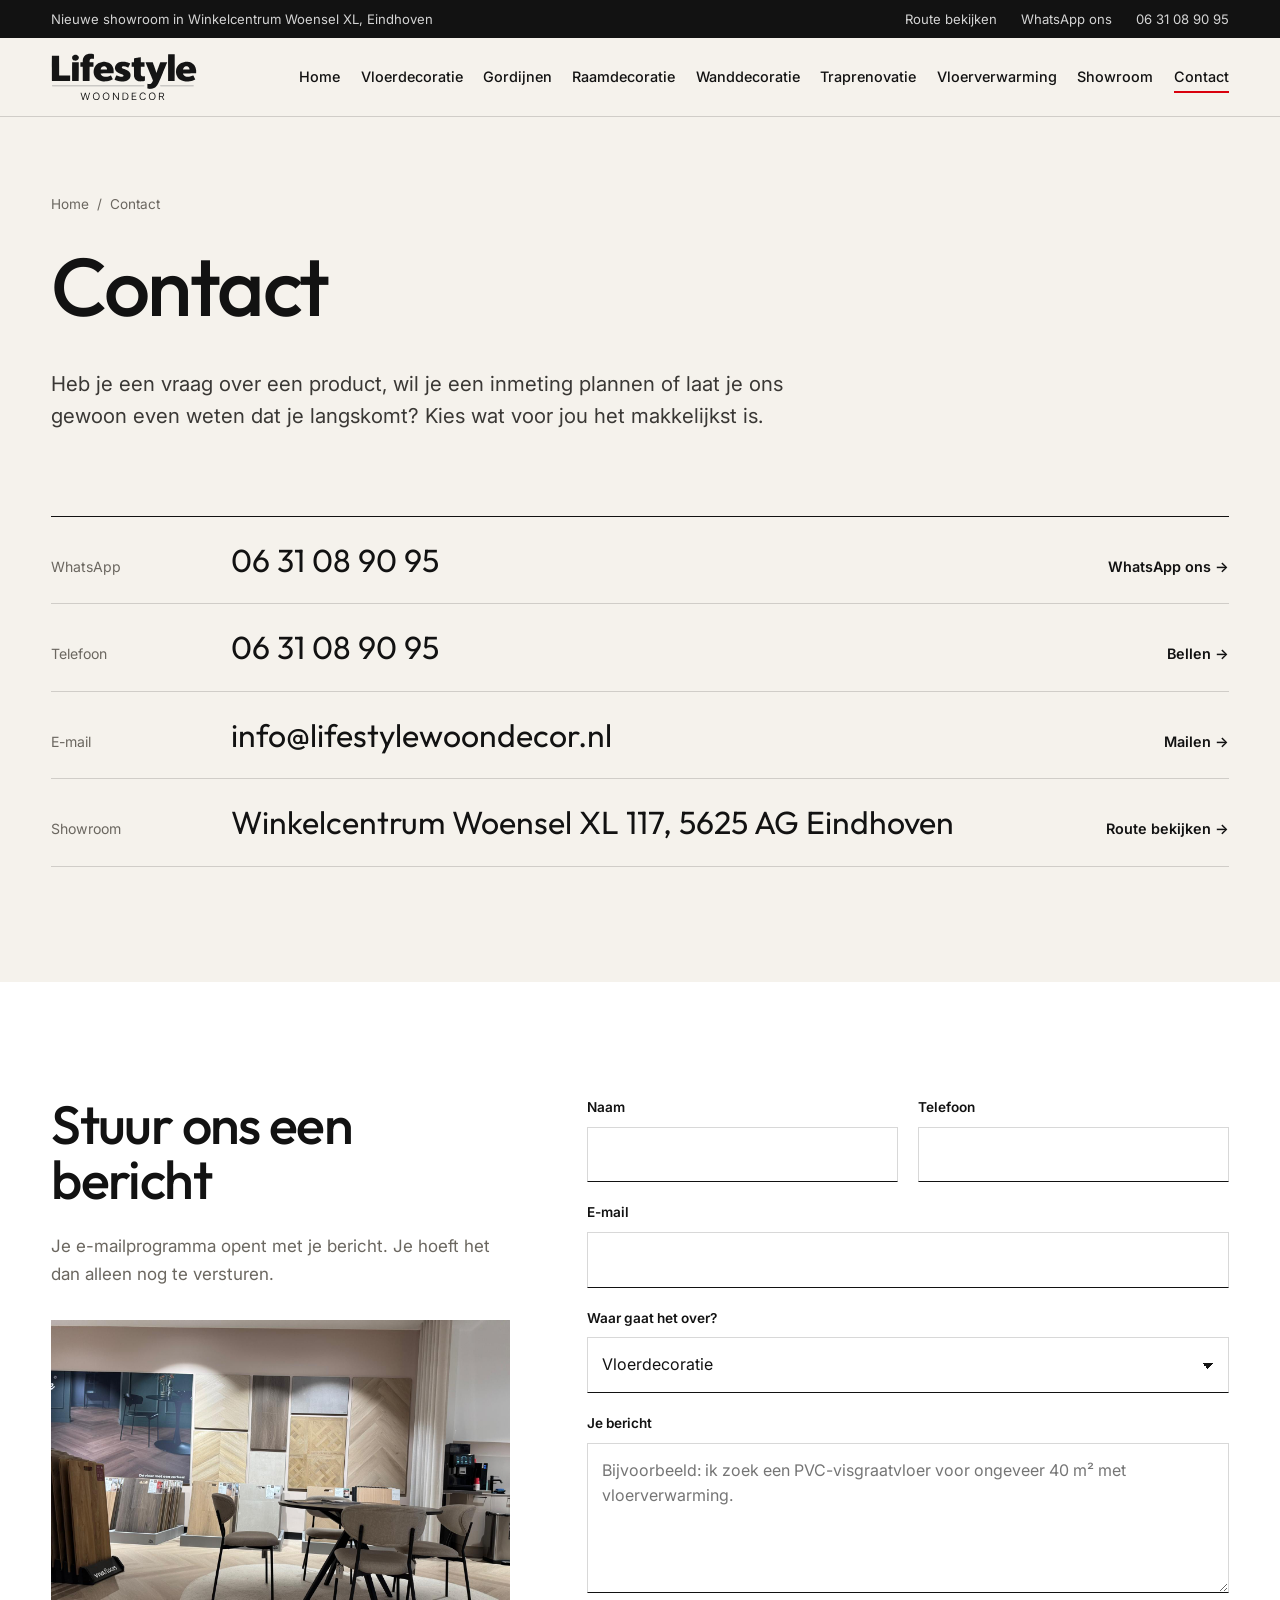
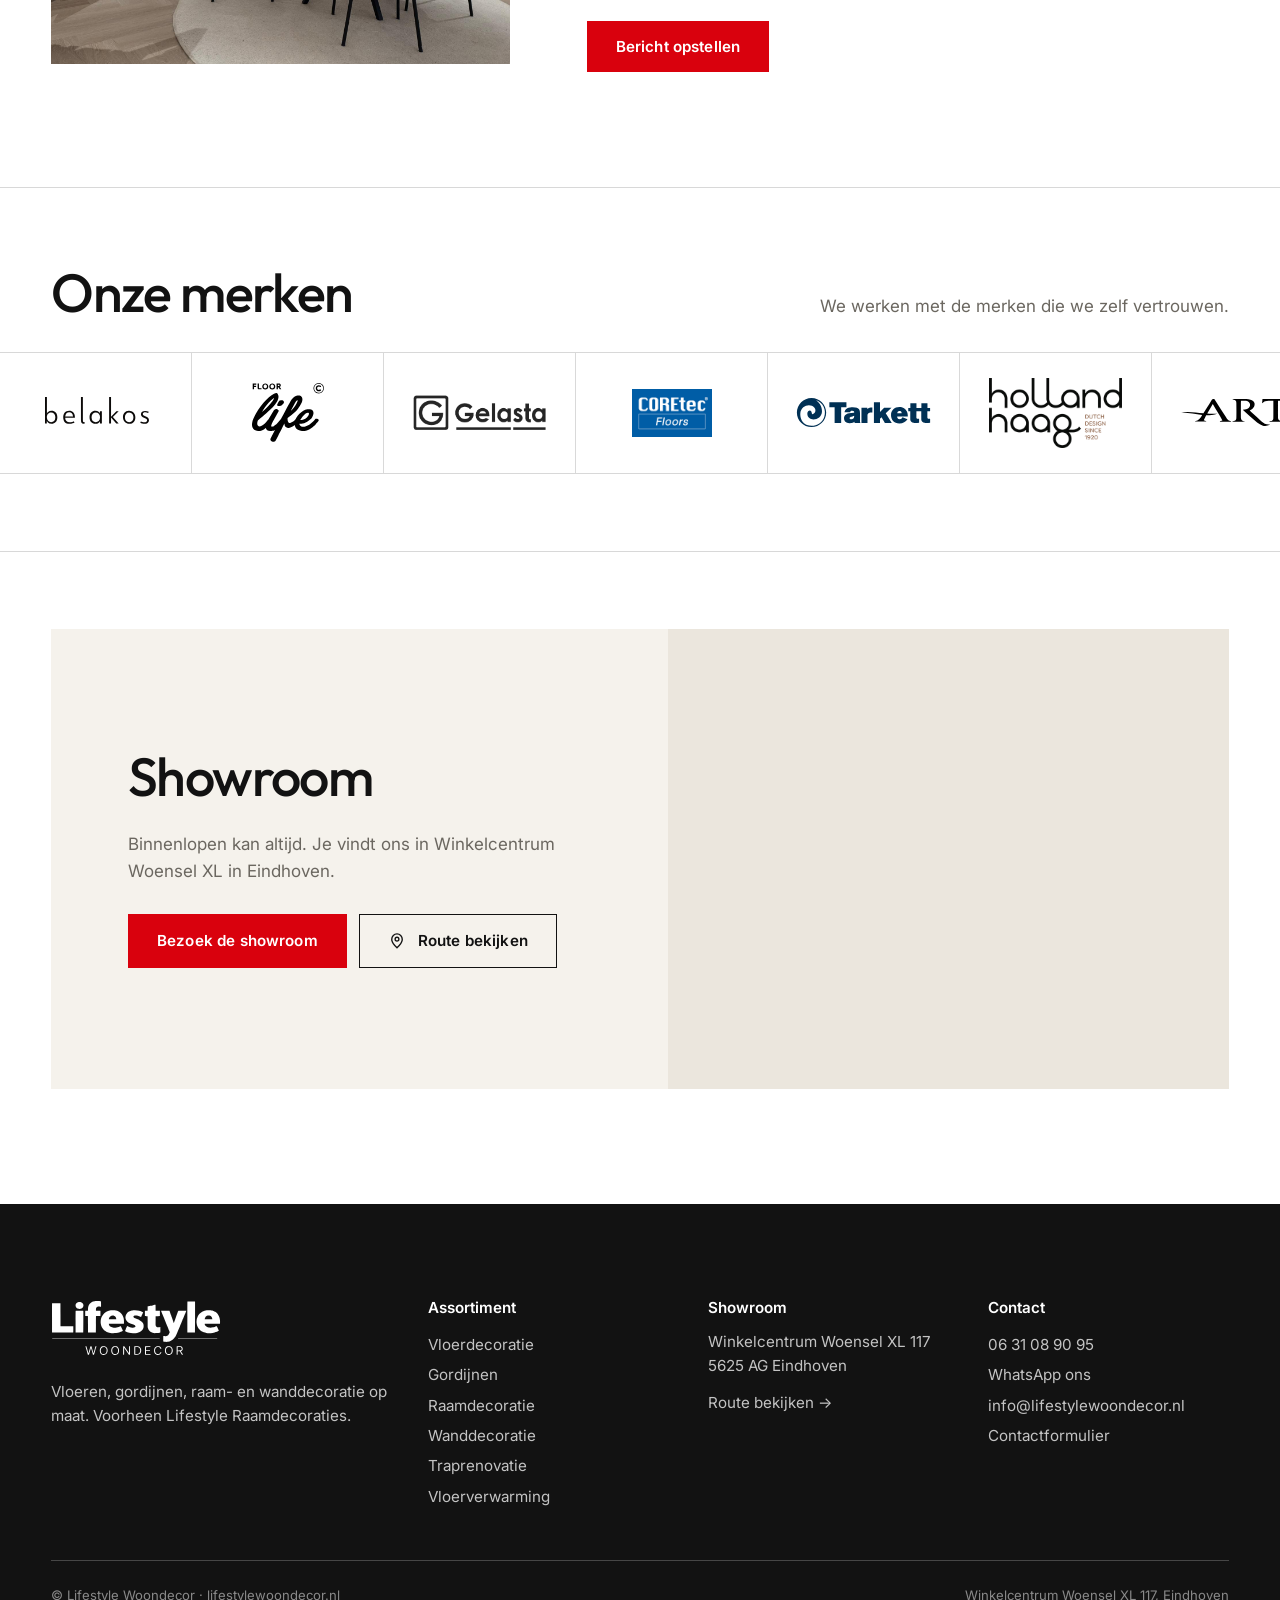
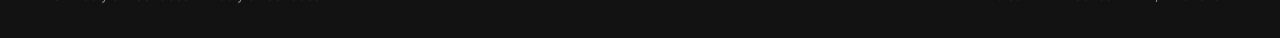
==== contact.html @ df72f91d "Koppen in Outfit (aansluitend op logo), iets lichter; ruimte onder merkenrij Co-Authored-By: Claude " ====
<!doctype html>
<html lang="nl">
<head>
<meta charset="utf-8">
<meta name="viewport" content="width=device-width, initial-scale=1, viewport-fit=cover">
<title>Contact | Lifestyle Woondecor Eindhoven</title>
<meta name="description" content="Neem contact op met Lifestyle Woondecor: bel of WhatsApp 06 31 08 90 95, mail info@lifestylewoondecor.nl of kom langs in Winkelcentrum Woensel XL 117, Eindhoven.">
<meta name="theme-color" content="#121212">
<link rel="icon" href="favicon.ico" sizes="any">
<link rel="icon" href="assets/img/favicon.svg" type="image/svg+xml">
<link rel="apple-touch-icon" href="assets/img/apple-touch-icon.png">
<link rel="preconnect" href="https://fonts.googleapis.com">
<link rel="preconnect" href="https://fonts.gstatic.com" crossorigin>
<link href="https://fonts.googleapis.com/css2?family=Inter:wght@400;500;600;700&amp;family=Outfit:wght@300;400;500;600;700&amp;display=swap" rel="stylesheet">
<link rel="stylesheet" href="assets/css/style.css?v=0e30cd2e">
</head>
<body>
<a class="sr-only" href="#inhoud">Naar de inhoud</a>
<div class="topbar">
  <div class="wrap">
    <span>Nieuwe showroom in Winkelcentrum Woensel XL, Eindhoven</span>
    <div class="topbar-links">
      <a href="https://www.google.com/maps/dir/?api=1&amp;destination=Winkelcentrum+Woensel+XL+117%2C+5625+AG+Eindhoven" target="_blank" rel="noopener">Route bekijken</a>
      <a href="https://wa.me/31631089095" target="_blank" rel="noopener">WhatsApp ons</a>
      <a href="tel:+31631089095">06 31 08 90 95</a>
    </div>
  </div>
</div>
<header class="site-header">
  <div class="wrap header-main">
    <a class="logo" href="./" aria-label="Lifestyle Woondecor, naar de homepage">
      <img src="assets/img/logo.svg" alt="Lifestyle Woondecor" width="1496" height="494">
    </a>
    <nav class="nav" aria-label="Hoofdmenu">
      <ul>
        <li><a href="./">Home</a></li>
        <li><a href="vloerdecoratie.html">Vloerdecoratie</a></li>
        <li><a href="gordijnen.html">Gordijnen</a></li>
        <li><a href="raamdecoratie.html">Raamdecoratie</a></li>
        <li><a href="wanddecoratie.html">Wanddecoratie</a></li>
        <li><a href="traprenovatie.html">Traprenovatie</a></li>
        <li><a href="vloerverwarming.html">Vloerverwarming</a></li>
        <li><a href="showroom.html">Showroom</a></li>
        <li><a href="contact.html" aria-current="page">Contact</a></li>
      </ul>
    </nav>
    <button class="menu-toggle" type="button" aria-expanded="false" aria-label="Menu openen"><span class="label">Menu</span><span class="bars"></span></button>
  </div>
</header>

<main id="inhoud">
<div class="page-head">
  <div class="wrap">
    <div class="crumbs"><a href="./">Home</a><span>/</span>Contact</div>
    <h1>Contact</h1>
    <p class="lead narrow">Heb je een vraag over een product, wil je een inmeting plannen of laat je ons gewoon even weten dat je langskomt? Kies wat voor jou het makkelijkst is.</p>
  </div>
</div>

<section style="padding-top:0">
  <div class="wrap">
    <ul class="contact-ways">
      <li><a href="https://wa.me/31631089095" target="_blank" rel="noopener"><span class="k">WhatsApp</span><span class="v">06 31 08 90 95</span><span class="a">WhatsApp ons →</span></a></li>
      <li><a href="tel:+31631089095"><span class="k">Telefoon</span><span class="v">06 31 08 90 95</span><span class="a">Bellen →</span></a></li>
      <li><a href="mailto:info@lifestylewoondecor.nl"><span class="k">E-mail</span><span class="v">info@lifestylewoondecor.nl</span><span class="a">Mailen →</span></a></li>
      <li><a href="https://www.google.com/maps/dir/?api=1&amp;destination=Winkelcentrum+Woensel+XL+117%2C+5625+AG+Eindhoven" target="_blank" rel="noopener"><span class="k">Showroom</span><span class="v">Winkelcentrum Woensel XL 117, 5625 AG Eindhoven</span><span class="a">Route bekijken →</span></a></li>
    </ul>
  </div>
</section>

<section class="on-white">
  <div class="wrap two-col cols-5-7">
    <div>
      <h2>Stuur ons een bericht</h2>
      <p class="muted">Je e-mailprogramma opent met je bericht. Je hoeft het dan alleen nog te versturen.</p>
      <figure style="margin-top:32px" class="reveal"><div class="ratio r-4x3"><img src="9.jpeg" alt="Adviestafel in de showroom" loading="lazy" width="1600" height="1200"></div></figure>
    </div>
    <form id="contact-form" class="form" novalidate>
      <div><label for="naam">Naam</label><input id="naam" name="naam" autocomplete="name" required></div>
      <div><label for="telefoon">Telefoon</label><input id="telefoon" name="telefoon" type="tel" autocomplete="tel"></div>
      <div class="full"><label for="email">E-mail</label><input id="email" name="email" type="email" autocomplete="email"></div>
      <div class="full">
        <label for="onderwerp">Waar gaat het over?</label>
        <select id="onderwerp" name="onderwerp">
          <option>Vloerdecoratie</option><option>Gordijnen</option><option>Raamdecoratie</option><option>Wanddecoratie</option>
          <option>Traprenovatie</option><option>Vloerverwarming</option><option>Inmeten aan huis</option><option>Iets anders</option>
        </select>
      </div>
      <div class="full"><label for="bericht">Je bericht</label><textarea id="bericht" name="bericht" placeholder="Bijvoorbeeld: ik zoek een PVC-visgraatvloer voor ongeveer 40 m² met vloerverwarming."></textarea></div>
      <div class="full"><button class="btn btn-red" type="submit">Bericht opstellen</button></div>
    </form>
  </div>
</section>

<section id="merken" class="brands-strip"><div class="wrap collection-head"><h2>Onze merken</h2><p>We werken met de merken die we zelf vertrouwen.</p></div><div class="logo-marquee"><ul class="logo-track" style="list-style:none"><li class="logo-item"><img src="assets/img/merken/belakos.svg" alt="Belakos" loading="lazy"></li><li class="logo-item tall"><img src="assets/img/merken/floorlife.svg" alt="Floorlife" loading="lazy"></li><li class="logo-item invert"><img src="assets/img/merken/gelasta.png" alt="Gelasta" loading="lazy"></li><li class="logo-item"><img src="assets/img/merken/coretec.png" alt="COREtec" loading="lazy"></li><li class="logo-item"><img src="assets/img/merken/tarkett.svg" alt="Tarkett" loading="lazy"></li><li class="logo-item tall"><img src="assets/img/merken/holland-haag.png" alt="Holland Haag" loading="lazy"></li><li class="logo-item"><img src="assets/img/merken/arte.svg" alt="Arte" loading="lazy"></li><li class="logo-item tall"><img src="assets/img/merken/hookedonwalls.svg" alt="HookedOnWalls" loading="lazy"></li><li class="logo-item"><img src="assets/img/merken/floer.svg" alt="Floer" loading="lazy"></li><li class="logo-item"><img src="assets/img/merken/therdex.svg" alt="Therdex" loading="lazy"></li><li class="logo-item"><img src="assets/img/merken/vtwonen.svg" alt="vtwonen" loading="lazy"></li><li class="logo-item"><img src="assets/img/merken/quick-step.svg" alt="Quick-Step" loading="lazy"></li><li class="logo-item"><img src="assets/img/merken/vadain.svg" alt="Vadain" loading="lazy"></li><li class="logo-item"><img src="assets/img/merken/mflor.svg" alt="mFLOR" loading="lazy"></li><li class="logo-item tall"><img src="assets/img/merken/ambiant.svg" alt="Ambiant" loading="lazy"></li><li class="logo-item"><img src="assets/img/merken/mart-visser.svg" alt="Mart Visser" loading="lazy"></li><li class="logo-item"><img src="assets/img/merken/zonnelux.svg" alt="Zonnelux" loading="lazy"></li><li class="logo-item"><img src="assets/img/merken/velux.svg" alt="VELUX" loading="lazy"></li><li class="logo-item"><img src="assets/img/merken/fakro.png" alt="FAKRO" loading="lazy"></li><li class="logo-item" aria-hidden="true"><img src="assets/img/merken/belakos.svg" alt="" loading="lazy"></li><li class="logo-item tall" aria-hidden="true"><img src="assets/img/merken/floorlife.svg" alt="" loading="lazy"></li><li class="logo-item invert" aria-hidden="true"><img src="assets/img/merken/gelasta.png" alt="" loading="lazy"></li><li class="logo-item" aria-hidden="true"><img src="assets/img/merken/coretec.png" alt="" loading="lazy"></li><li class="logo-item" aria-hidden="true"><img src="assets/img/merken/tarkett.svg" alt="" loading="lazy"></li><li class="logo-item tall" aria-hidden="true"><img src="assets/img/merken/holland-haag.png" alt="" loading="lazy"></li><li class="logo-item" aria-hidden="true"><img src="assets/img/merken/arte.svg" alt="" loading="lazy"></li><li class="logo-item tall" aria-hidden="true"><img src="assets/img/merken/hookedonwalls.svg" alt="" loading="lazy"></li><li class="logo-item" aria-hidden="true"><img src="assets/img/merken/floer.svg" alt="" loading="lazy"></li><li class="logo-item" aria-hidden="true"><img src="assets/img/merken/therdex.svg" alt="" loading="lazy"></li><li class="logo-item" aria-hidden="true"><img src="assets/img/merken/vtwonen.svg" alt="" loading="lazy"></li><li class="logo-item" aria-hidden="true"><img src="assets/img/merken/quick-step.svg" alt="" loading="lazy"></li><li class="logo-item" aria-hidden="true"><img src="assets/img/merken/vadain.svg" alt="" loading="lazy"></li><li class="logo-item" aria-hidden="true"><img src="assets/img/merken/mflor.svg" alt="" loading="lazy"></li><li class="logo-item tall" aria-hidden="true"><img src="assets/img/merken/ambiant.svg" alt="" loading="lazy"></li><li class="logo-item" aria-hidden="true"><img src="assets/img/merken/mart-visser.svg" alt="" loading="lazy"></li><li class="logo-item" aria-hidden="true"><img src="assets/img/merken/zonnelux.svg" alt="" loading="lazy"></li><li class="logo-item" aria-hidden="true"><img src="assets/img/merken/velux.svg" alt="" loading="lazy"></li><li class="logo-item" aria-hidden="true"><img src="assets/img/merken/fakro.png" alt="" loading="lazy"></li></ul></div></section><section style="padding-top:0;background:var(--white)">
  <div class="wrap">
    <div class="visit" style="background:var(--paper)">
      <div class="visit-text">
        <h2>Showroom</h2>
        <p class="muted">Binnenlopen kan altijd. Je vindt ons in Winkelcentrum Woensel XL in Eindhoven.</p>
        <div class="btn-row" style="margin-top:12px">
          <a class="btn btn-red" href="showroom.html">Bezoek de showroom</a>
          <a class="btn btn-ghost" href="https://www.google.com/maps/dir/?api=1&amp;destination=Winkelcentrum+Woensel+XL+117%2C+5625+AG+Eindhoven" target="_blank" rel="noopener"><svg viewBox="0 0 24 24" fill="none" stroke="currentColor" stroke-width="1.8" aria-hidden="true"><path d="M12 21s-7-6.2-7-11.5A7 7 0 0 1 19 9.5C19 14.8 12 21 12 21Z"/><circle cx="12" cy="9.5" r="2.5"/></svg>Route bekijken</a>
        </div>
      </div>
      <div class="visit-map"><iframe title="Kaart: Winkelcentrum Woensel XL 117, Eindhoven" loading="lazy" referrerpolicy="no-referrer-when-downgrade" src="https://maps.google.com/maps?q=Winkelcentrum%20Woensel%20XL%20117%2C%205625%20AG%20Eindhoven&amp;z=16&amp;output=embed"></iframe></div>
    </div>
  </div>
</section>
</main>
<footer class="site-footer">
  <div class="wrap">
    <div class="footer-top">
      <div>
        <a class="logo" href="./"><img src="assets/img/logo-wit.svg" alt="Lifestyle Woondecor" width="1496" height="494" loading="lazy"></a>
        <p>Vloeren, gordijnen, raam- en wanddecoratie op maat. Voorheen Lifestyle Raamdecoraties.</p>
      </div>
      <div>
        <h4>Assortiment</h4>
        <ul>
          <li><a href="vloerdecoratie.html">Vloerdecoratie</a></li>
          <li><a href="gordijnen.html">Gordijnen</a></li>
          <li><a href="raamdecoratie.html">Raamdecoratie</a></li>
          <li><a href="wanddecoratie.html">Wanddecoratie</a></li>
          <li><a href="traprenovatie.html">Traprenovatie</a></li>
          <li><a href="vloerverwarming.html">Vloerverwarming</a></li>
        </ul>
      </div>
      <div>
        <h4>Showroom</h4>
        <address>Winkelcentrum Woensel XL 117<br>5625 AG Eindhoven</address>
        <p style="margin-top:12px"><a href="https://www.google.com/maps/dir/?api=1&amp;destination=Winkelcentrum+Woensel+XL+117%2C+5625+AG+Eindhoven" target="_blank" rel="noopener">Route bekijken →</a></p>
      </div>
      <div>
        <h4>Contact</h4>
        <ul>
          <li><a href="tel:+31631089095">06 31 08 90 95</a></li>
          <li><a href="https://wa.me/31631089095" target="_blank" rel="noopener">WhatsApp ons</a></li>
          <li><a href="mailto:info@lifestylewoondecor.nl">info@lifestylewoondecor.nl</a></li>
          <li><a href="contact.html">Contactformulier</a></li>
        </ul>
      </div>
    </div>
    <div class="footer-bottom">
      <span>© Lifestyle Woondecor · lifestylewoondecor.nl</span>
      <span>Winkelcentrum Woensel XL 117, Eindhoven</span>
    </div>
  </div>
</footer>
<nav class="action-bar" aria-label="Snel contact">
  <a href="https://www.google.com/maps/dir/?api=1&amp;destination=Winkelcentrum+Woensel+XL+117%2C+5625+AG+Eindhoven" target="_blank" rel="noopener"><svg viewBox="0 0 24 24" fill="none" stroke="currentColor" stroke-width="1.8" aria-hidden="true"><path d="M12 21s-7-6.2-7-11.5A7 7 0 0 1 19 9.5C19 14.8 12 21 12 21Z"/><circle cx="12" cy="9.5" r="2.5"/></svg>Route bekijken</a>
  <a href="https://wa.me/31631089095" target="_blank" rel="noopener"><svg viewBox="0 0 24 24" fill="currentColor" aria-hidden="true"><path d="M12 2.2a9.7 9.7 0 0 0-8.3 14.8L2.4 21.6l4.7-1.2A9.7 9.7 0 1 0 12 2.2Zm0 17.6c-1.5 0-2.9-.4-4.2-1.1l-.3-.2-2.8.7.8-2.7-.2-.3a8 8 0 1 1 6.7 3.6Zm4.4-6c-.2-.1-1.4-.7-1.7-.8-.2-.1-.4-.1-.5.1l-.8 1c-.1.2-.3.2-.5.1-1.4-.7-2.3-1.2-3.2-2.8-.2-.4.2-.4.7-1.3.1-.2 0-.3 0-.4l-.8-1.8c-.2-.5-.4-.4-.5-.4h-.5c-.2 0-.4.1-.6.3-.2.2-.8.8-.8 2s.8 2.3 1 2.5c.1.2 1.6 2.5 4 3.5 1.5.6 2 .7 2.8.6.5-.1 1.4-.6 1.6-1.1.2-.6.2-1 .1-1.1l-.3-.4Z"/></svg>WhatsApp ons</a>
</nav>

<script src="assets/js/main.js?v=0e30cd2e"></script>
</body>
</html>
---- assets/css/style.css ----
/* Lifestyle Woondecor — huisstijl
   Zwart en wit als basis, gebroken wit als ondergrond, rood (#d9010d) als accent. */

:root {
  --ink: #121212;
  --ink-soft: #3a3835;
  --muted: #6b6760;
  --paper: #f5f2ec;
  --paper-deep: #ebe6dd;
  --white: #ffffff;
  --red: #d9010d;
  --red-dark: #b0000a;
  --line: rgba(18, 18, 18, 0.16);
  --line-light: rgba(255, 255, 255, 0.22);

  --serif: "Newsreader", Georgia, "Times New Roman", serif;
  --sans: "Inter", system-ui, -apple-system, "Segoe UI", sans-serif;

  --gutter: clamp(16px, 4vw, 56px);
  --max: 1320px;
  --bar-h: 0px;
}

*, *::before, *::after { box-sizing: border-box; }

html { -webkit-text-size-adjust: 100%; scroll-behavior: smooth; }

body {
  margin: 0;
  background: var(--paper);
  color: var(--ink);
  font-family: var(--sans);
  font-size: 17px;
  line-height: 1.6;
  -webkit-font-smoothing: antialiased;
  padding-bottom: var(--bar-h);
}

img { display: block; max-width: 100%; height: auto; }
a { color: inherit; }
p { margin: 0 0 1em; }
ul, ol { margin: 0; padding: 0; }

h1, h2, h3, h4 {
  font-family: var(--serif);
  font-weight: 400;
  line-height: 1.08;
  letter-spacing: -0.01em;
  margin: 0 0 0.5em;
}
h1 { font-size: clamp(2.6rem, 6.4vw, 5.6rem); }
h2 { font-size: clamp(2rem, 4.2vw, 3.4rem); }
h3 { font-size: clamp(1.35rem, 2.2vw, 1.75rem); line-height: 1.2; }
h4 { font-family: var(--sans); font-size: 0.95rem; font-weight: 600; letter-spacing: 0; }

.wrap { width: 100%; max-width: var(--max); margin: 0 auto; padding: 0 var(--gutter); }
.narrow { max-width: 760px; }
.lead { font-size: clamp(1.1rem, 1.6vw, 1.3rem); line-height: 1.55; color: var(--ink-soft); }
.muted { color: var(--muted); }
.red { color: var(--red); }
.sr-only { position: absolute; width: 1px; height: 1px; overflow: hidden; clip: rect(0 0 0 0); white-space: nowrap; }

section { padding: clamp(64px, 9vw, 128px) 0; }
.section-tight { padding: clamp(40px, 6vw, 72px) 0; }
.on-ink { background: var(--ink); color: var(--paper); }
.on-ink .lead, .on-ink .muted { color: rgba(245, 242, 236, 0.72); }
.on-white { background: var(--white); }
.on-deep { background: var(--paper-deep); }

/* Accentstreep: een korte rode lijn in plaats van labels boven koppen */
.rule { display: block; width: 48px; height: 3px; background: var(--red); margin: 0 0 28px; border: 0; }

/* ---------- Knoppen en links ---------- */
.btn {
  display: inline-flex; align-items: center; gap: 12px;
  padding: 17px 28px;
  font: 600 0.95rem/1 var(--sans);
  letter-spacing: 0.01em;
  text-decoration: none;
  border: 1.5px solid var(--ink);
  background: var(--ink); color: var(--white);
  transition: background .2s, color .2s, border-color .2s;
  cursor: pointer;
}
.btn:hover { background: transparent; color: var(--ink); }
.btn-red { background: var(--red); border-color: var(--red); color: var(--white); }
.btn-red:hover { background: var(--red-dark); border-color: var(--red-dark); color: var(--white); }
.btn-ghost { background: transparent; color: var(--ink); }
.btn-ghost:hover { background: var(--ink); color: var(--white); }
.on-ink .btn-ghost, .btn-ghost.light { color: var(--white); border-color: var(--white); }
.on-ink .btn-ghost:hover, .btn-ghost.light:hover { background: var(--white); color: var(--ink); }
.btn svg { width: 18px; height: 18px; flex: none; }
.btn-row { display: flex; flex-wrap: wrap; gap: 12px; }

.arrow-link {
  display: inline-flex; align-items: center; gap: 10px;
  font-weight: 600; text-decoration: none;
  border-bottom: 1.5px solid currentColor; padding-bottom: 3px;
}
.arrow-link::after { content: "→"; transition: transform .2s; }
.arrow-link:hover::after { transform: translateX(4px); }
.arrow-link:hover { color: var(--red); }

/* ---------- Header ---------- */
.topbar { background: var(--ink); color: rgba(255,255,255,.82); font-size: 0.82rem; }
.topbar .wrap { display: flex; justify-content: space-between; align-items: center; gap: 24px; min-height: 38px; }
.topbar a { text-decoration: none; }
.topbar a:hover { color: var(--white); }
.topbar-links { display: flex; gap: 24px; }

.site-header { position: sticky; top: 0; z-index: 50; background: var(--paper); border-bottom: 1px solid var(--line); }
.header-main { display: flex; align-items: center; justify-content: space-between; gap: 24px; min-height: 78px; }

.logo { display: inline-flex; text-decoration: none; line-height: 0; }
.logo img { height: 48px; width: auto; }
@media (max-width: 700px) { .logo img { height: 40px; } }

.nav { display: flex; align-items: center; }
.nav ul { list-style: none; display: flex; gap: clamp(14px, 1.6vw, 26px); }
.nav a {
  text-decoration: none; font-size: 0.9rem; font-weight: 500;
  padding: 6px 0; border-bottom: 2px solid transparent;
  white-space: nowrap;
}
.nav a:hover { border-color: var(--ink); }
.nav a[aria-current="page"] { border-color: var(--red); }

.menu-toggle {
  display: none; background: none; border: 0; padding: 10px; margin-right: -10px;
  font: 600 0.9rem var(--sans); color: var(--ink); cursor: pointer; align-items: center; gap: 10px;
}
.menu-toggle .bars { width: 22px; height: 12px; position: relative; display: inline-block; }
.menu-toggle .bars::before, .menu-toggle .bars::after {
  content: ""; position: absolute; left: 0; right: 0; height: 2px; background: currentColor; transition: transform .25s, top .25s;
}
.menu-toggle .bars::before { top: 0; }
.menu-toggle .bars::after { top: 10px; }
.menu-open .menu-toggle .bars::before { top: 5px; transform: rotate(45deg); }
.menu-open .menu-toggle .bars::after { top: 5px; transform: rotate(-45deg); }

@media (max-width: 1120px) {
  .menu-toggle { display: inline-flex; }
  .nav {
    position: fixed; inset: 0; top: var(--header-bottom, 78px);
    background: var(--paper); display: block; overflow-y: auto;
    padding: 12px var(--gutter) 140px;
    transform: translateY(-8px); opacity: 0; visibility: hidden; transition: opacity .2s, transform .2s, visibility .2s;
  }
  .menu-open .nav { opacity: 1; visibility: visible; transform: none; }
  .nav ul { flex-direction: column; gap: 0; }
  .nav li { border-bottom: 1px solid var(--line); }
  .nav a { display: block; font: 400 1.7rem/1.2 var(--serif); padding: 14px 0; border: 0; }
  .nav a[aria-current="page"] { color: var(--red); }
  .menu-open { overflow: hidden; }
}
@media (max-width: 700px) {
  .topbar { display: none; }
  .header-main { min-height: 66px; }
}

/* ---------- Mobiele actiebalk (Route + WhatsApp) ---------- */
.action-bar { display: none; }
@media (max-width: 900px) {
  :root { --bar-h: 64px; }
  .action-bar {
    display: grid; grid-template-columns: 1fr 1fr; position: fixed; left: 0; right: 0; bottom: 0; z-index: 60;
    height: calc(var(--bar-h) + env(safe-area-inset-bottom)); padding-bottom: env(safe-area-inset-bottom);
    background: var(--ink); border-top: 1px solid rgba(255,255,255,.1);
  }
  .action-bar a {
    display: flex; align-items: center; justify-content: center; gap: 10px;
    color: var(--white); text-decoration: none; font-weight: 600; font-size: 0.98rem;
  }
  .action-bar a + a { background: var(--red); }
  .action-bar svg { width: 20px; height: 20px; }
}

/* ---------- Beeld ---------- */
.img-cover { width: 100%; height: 100%; object-fit: cover; }
figure { margin: 0; }
figcaption { font-size: 0.85rem; color: var(--muted); margin-top: 10px; }
.on-ink figcaption { color: rgba(255,255,255,.6); }
.ratio { position: relative; overflow: hidden; background: var(--paper-deep); }
.ratio > img { position: absolute; inset: 0; width: 100%; height: 100%; object-fit: cover; }
.r-4x3 { aspect-ratio: 4 / 3; }
.r-3x4 { aspect-ratio: 3 / 4; }
.r-16x9 { aspect-ratio: 16 / 9; }
.r-21x9 { aspect-ratio: 21 / 9; }
.r-1x1 { aspect-ratio: 1 / 1; }
.r-4x5 { aspect-ratio: 4 / 5; }

/* ---------- Home: hero ---------- */
.hero { position: relative; padding: 0; min-height: min(92vh, 900px); display: flex; align-items: flex-end; color: var(--white); background: var(--ink); }
.hero > img { position: absolute; inset: 0; width: 100%; height: 100%; object-fit: cover; }
.hero::before { content: ""; position: absolute; inset: 0; background: rgba(0,0,0,.28); z-index: 1; }
.hero .wrap { position: relative; z-index: 2; padding-bottom: clamp(32px, 6vw, 72px); padding-top: 160px; }
.hero-panel { max-width: 680px; }
.hero h1 { margin-bottom: 0.35em; text-shadow: 0 1px 30px rgba(0,0,0,.25); }
.hero .lead { color: rgba(255,255,255,.92); max-width: 520px; margin-bottom: 30px; }
.hero-meta {
  margin-top: 36px; padding-top: 18px; border-top: 1px solid var(--line-light);
  display: flex; flex-wrap: wrap; gap: 8px 32px; font-size: 0.9rem; color: rgba(255,255,255,.85);
}
.hero-meta a { text-decoration: none; }
.hero-meta a:hover { text-decoration: underline; }

/* ---------- Home: naamwijziging ---------- */
.rename { display: grid; grid-template-columns: 1fr 1.25fr; gap: clamp(32px, 6vw, 96px); align-items: start; }
.rename h2 { margin: 0; }
.rename .old { text-decoration: line-through; text-decoration-color: var(--red); text-decoration-thickness: 2px; color: var(--muted); }
@media (max-width: 800px) { .rename { grid-template-columns: 1fr; } }

/* ---------- Home: rondleiding ---------- */
.tour-head { display: flex; justify-content: space-between; align-items: end; gap: 32px; margin-bottom: clamp(40px, 6vw, 80px); flex-wrap: wrap; }
.tour-head h2 { margin: 0; max-width: 14ch; }
.tour-head p { max-width: 420px; margin: 0; }

.tour { display: grid; grid-template-columns: repeat(12, 1fr); gap: clamp(20px, 3vw, 40px); row-gap: clamp(48px, 7vw, 96px); }
.stop { text-decoration: none; display: block; }
.stop .ratio { margin-bottom: 18px; }
.stop .ratio img { transition: transform .8s cubic-bezier(.2,.7,.2,1); }
.stop:hover .ratio img { transform: scale(1.035); }
.stop-num { font: 400 0.95rem var(--serif); color: var(--red); margin-right: 10px; }
.stop h3 { margin: 0 0 6px; display: flex; align-items: baseline; }
.stop p { margin: 0; color: var(--ink-soft); max-width: 46ch; }
.stop:hover h3 { text-decoration: underline; text-decoration-thickness: 1px; text-underline-offset: 6px; }

.stop-a { grid-column: 1 / span 7; }
.stop-b { grid-column: 9 / span 4; margin-top: 18%; }
.stop-c { grid-column: 2 / span 4; }
.stop-d { grid-column: 7 / span 6; margin-top: 8%; }
.stop-e { grid-column: 1 / span 5; margin-top: -4%; }
.stop-f { grid-column: 7 / span 6; }
@media (max-width: 800px) {
  .tour { grid-template-columns: 1fr 1fr; row-gap: 44px; }
  .stop-a, .stop-d, .stop-f { grid-column: 1 / -1; margin: 0; }
  .stop-b, .stop-c, .stop-e { grid-column: span 1; margin: 0; }
  .stop-e { grid-column: 1 / -1; }
}
@media (max-width: 520px) {
  .tour { grid-template-columns: 1fr; }
  .stop-b, .stop-c { grid-column: 1 / -1; }
}

/* ---------- Categorie-index (typografische lijst) ---------- */
.cat-index { list-style: none; border-top: 1px solid var(--line-light); }
.cat-index li { border-bottom: 1px solid var(--line-light); }
.cat-index a {
  display: grid; grid-template-columns: 64px 1fr 1fr 40px; align-items: center; gap: 24px;
  padding: 26px 0; text-decoration: none; transition: padding .3s, color .2s;
}
.cat-index .n { font: 400 1rem var(--serif); color: rgba(255,255,255,.5); }
.cat-index .t { font: 400 clamp(1.8rem, 3.4vw, 2.8rem)/1.05 var(--serif); }
.cat-index .d { color: rgba(255,255,255,.7); font-size: 0.98rem; }
.cat-index .a { justify-self: end; font-size: 1.4rem; transition: transform .2s; }
.cat-index a:hover { padding-left: 14px; }
.cat-index a:hover .t { color: var(--red); }
.cat-index a:hover .a { transform: translateX(6px); color: var(--red); }
@media (max-width: 760px) {
  .cat-index a { grid-template-columns: 36px 1fr 24px; gap: 6px 14px; padding: 20px 0; }
  .cat-index .d { grid-column: 2 / 3; grid-row: 2; font-size: 0.92rem; }
  .cat-index .a { grid-row: 1; grid-column: 3; }
}

/* ---------- Werkwijze ---------- */
.steps { display: grid; grid-template-columns: repeat(4, 1fr); border-top: 1.5px solid var(--ink); }
.steps > div { padding: 28px 28px 0 0; }
.steps > div + div { padding-left: 28px; border-left: 1px solid var(--line); }
.steps .num { font: 400 3rem/1 var(--serif); color: var(--red); display: block; margin-bottom: 18px; }
.steps h3 { margin-bottom: 10px; }
.steps p { color: var(--ink-soft); font-size: 0.98rem; margin: 0; }
@media (max-width: 900px) {
  .steps { grid-template-columns: 1fr 1fr; }
  .steps > div { padding: 28px 20px 28px 0; border-bottom: 1px solid var(--line); }
  .steps > div + div { padding-left: 0; border-left: 0; }
  .steps > div:nth-child(even) { padding-left: 20px; border-left: 1px solid var(--line); }
}
@media (max-width: 520px) {
  .steps { grid-template-columns: 1fr; }
  .steps > div:nth-child(even) { padding-left: 0; border-left: 0; }
}

/* ---------- Merken ---------- */
.brands { display: flex; flex-wrap: wrap; gap: 0; border-top: 1px solid var(--line); }
.brands li {
  list-style: none; font: 400 clamp(1.3rem, 2.4vw, 2rem)/1.2 var(--serif);
  padding: 18px 28px 18px 0; margin-right: 28px;
}
.brands li::after { content: "·"; color: var(--red); margin-left: 28px; }
.brands li:last-child::after { content: ""; }
.brands-grid { display: grid; grid-template-columns: repeat(4, 1fr); border-top: 1px solid var(--line); border-left: 1px solid var(--line); }
.brands-grid li {
  list-style: none; border-right: 1px solid var(--line); border-bottom: 1px solid var(--line);
  padding: 28px 20px; min-height: 110px; display: flex; align-items: center; justify-content: center; text-align: center;
  font: 400 clamp(1.1rem, 1.8vw, 1.45rem)/1.2 var(--serif); transition: background .2s, color .2s;
}
.brands-grid li:hover { background: var(--ink); color: var(--white); }
@media (max-width: 900px) { .brands-grid { grid-template-columns: repeat(3, 1fr); } }
@media (max-width: 560px) { .brands-grid { grid-template-columns: repeat(2, 1fr); } .brands-grid li { min-height: 88px; padding: 18px 12px; } }

/* ---------- Bezoekblok ---------- */
.visit { display: grid; grid-template-columns: 1.1fr 1fr; gap: 0; background: var(--white); }
.visit-text { padding: clamp(32px, 6vw, 80px); display: flex; flex-direction: column; justify-content: center; }
.visit-text address { font-style: normal; font-size: 1.15rem; line-height: 1.6; margin-bottom: 28px; }
.visit-map { min-height: 460px; position: relative; background: var(--paper-deep); }
.visit-map iframe { position: absolute; inset: 0; width: 100%; height: 100%; border: 0; filter: grayscale(1) contrast(1.05); }
@media (max-width: 860px) { .visit { grid-template-columns: 1fr; } .visit-map { min-height: 320px; } }

/* ---------- Paginakop categorieën ---------- */
.page-head { padding: clamp(40px, 6vw, 88px) 0 clamp(32px, 5vw, 64px); }
.crumbs { font-size: 0.85rem; color: var(--muted); margin-bottom: 28px; }
.crumbs a { text-decoration: none; }
.crumbs a:hover { color: var(--ink); text-decoration: underline; }
.crumbs span { margin: 0 8px; }

.split-head { display: grid; grid-template-columns: 1fr 1fr; gap: clamp(28px, 5vw, 80px); align-items: end; }
.split-head h1 { margin-bottom: 0.3em; }
@media (max-width: 860px) { .split-head { grid-template-columns: 1fr; } }

.wide-img { width: 100%; }
.wide-img .ratio { aspect-ratio: 21 / 9; }
@media (max-width: 700px) { .wide-img .ratio { aspect-ratio: 4 / 3; } }

/* ---------- Generieke indelingen ---------- */
.two-col { display: grid; grid-template-columns: 1fr 1fr; gap: clamp(32px, 6vw, 96px); align-items: start; }
.two-col.center { align-items: center; }
.cols-5-7 { grid-template-columns: 5fr 7fr; }
.cols-7-5 { grid-template-columns: 7fr 5fr; }
@media (max-width: 860px) { .two-col, .cols-5-7, .cols-7-5 { grid-template-columns: 1fr; } }

.sticky-col { position: sticky; top: 120px; }
@media (max-width: 860px) { .sticky-col { position: static; } }

.plain-list { list-style: none; }
.plain-list li { padding: 12px 0; border-bottom: 1px solid var(--line); display: flex; gap: 16px; }
.plain-list li::before { content: ""; width: 8px; height: 8px; background: var(--red); flex: none; margin-top: 0.62em; }
.on-ink .plain-list li { border-color: var(--line-light); }

/* Specificatierijen (materialen) */
.spec-rows { border-top: 1.5px solid var(--ink); }
.spec-row { display: grid; grid-template-columns: 1.1fr 2fr 1.3fr; gap: 32px; padding: 34px 0; border-bottom: 1px solid var(--line); }
.spec-row h3 { margin: 0 0 4px; }
.spec-row .sub { font-size: 0.88rem; color: var(--muted); }
.spec-row p { margin: 0 0 0.8em; }
.spec-row dl { margin: 0; font-size: 0.9rem; display: grid; grid-template-columns: auto 1fr; gap: 6px 16px; align-content: start; }
.spec-row dt { color: var(--muted); }
.spec-row dd { margin: 0; font-weight: 500; }
@media (max-width: 860px) { .spec-row { grid-template-columns: 1fr; gap: 14px; padding: 28px 0; } }

/* Legpatronen */
.patterns { display: grid; grid-template-columns: repeat(3, 1fr); gap: clamp(20px, 3vw, 36px); }
.pattern svg { width: 100%; height: auto; display: block; background: #e9e1d3; }
.pattern h3 { margin: 16px 0 6px; font-size: 1.35rem; }
.pattern p { font-size: 0.95rem; color: var(--ink-soft); margin: 0; }
@media (max-width: 860px) { .patterns { grid-template-columns: 1fr 1fr; } }
@media (max-width: 480px) { .patterns { grid-template-columns: 1fr; } }

/* Tabel */
.table-wrap { overflow-x: auto; -webkit-overflow-scrolling: touch; }
table.compare { width: 100%; border-collapse: collapse; font-size: 0.95rem; min-width: 640px; }
.compare th, .compare td { text-align: left; padding: 14px 16px 14px 0; border-bottom: 1px solid var(--line); vertical-align: top; }
.compare thead th { font-weight: 600; border-bottom: 1.5px solid var(--ink); font-size: 0.85rem; }
.compare tbody th { font-family: var(--serif); font-weight: 400; font-size: 1.15rem; }
.compare .yes { color: var(--ink); font-weight: 600; }
.compare .dot { display: inline-block; width: 9px; height: 9px; background: var(--red); margin-right: 8px; }
.compare .half { display: inline-block; width: 9px; height: 9px; border: 1.5px solid var(--red); margin-right: 8px; }

/* Lichtschaal gordijnen */
.light-scale { display: grid; grid-template-columns: repeat(4, 1fr); border: 1px solid var(--line-light); }
.light-scale > div { padding: 0 0 28px; border-right: 1px solid var(--line-light); }
.light-scale > div:last-child { border-right: 0; }
.light-scale .swatch { height: 150px; position: relative; overflow: hidden; margin-bottom: 22px; }
.light-scale h3, .light-scale p, .light-scale .pct { padding: 0 22px; }
.light-scale .pct { font-size: 0.8rem; letter-spacing: 0.08em; text-transform: uppercase; color: rgba(255,255,255,.55); display: block; margin-bottom: 8px; }
.light-scale p { font-size: 0.95rem; color: rgba(255,255,255,.75); margin: 0; }
.sw1 { background: repeating-linear-gradient(90deg, #f4efe6 0 6px, #fbf8f2 6px 12px); }
.sw2 { background: repeating-linear-gradient(90deg, #cfc4b1 0 6px, #ddd3c2 6px 12px); }
.sw3 { background: repeating-linear-gradient(90deg, #8a7f70 0 6px, #978c7c 6px 12px); }
.sw4 { background: #24211d; }
.light-scale .swatch::after { content: ""; position: absolute; top: 18px; right: 22px; width: 34px; height: 34px; border-radius: 50%; background: #fff6d8; }
.sw1::after { opacity: .95; } .sw2::after { opacity: .6; } .sw3::after { opacity: .25; } .sw4::after { opacity: 0; }
@media (max-width: 860px) {
  .light-scale { grid-template-columns: 1fr 1fr; }
  .light-scale > div:nth-child(2) { border-right: 0; }
  .light-scale > div:nth-child(-n+2) { border-bottom: 1px solid var(--line-light); }
}
@media (max-width: 480px) {
  .light-scale { grid-template-columns: 1fr; }
  .light-scale > div { border-right: 0; border-bottom: 1px solid var(--line-light); }
  .light-scale .swatch { height: 90px; }
}

/* Versus-blok */
.versus { display: grid; grid-template-columns: 1fr auto 1fr; gap: clamp(24px, 4vw, 56px); align-items: start; }
.versus .vs { font: italic 400 2rem/1 var(--serif); color: var(--red); padding-top: 12px; }
.versus h3 { font-size: clamp(1.6rem, 3vw, 2.3rem); }
@media (max-width: 760px) { .versus { grid-template-columns: 1fr; } .versus .vs { padding: 0; } }

/* Typen-index (raamdecoratie) */
.type-list { list-style: none; counter-reset: t; border-top: 1.5px solid var(--ink); }
.type-list > li { display: grid; grid-template-columns: 70px 1.2fr 2fr 1.2fr; gap: 28px; padding: 30px 0; border-bottom: 1px solid var(--line); counter-increment: t; }
.type-list > li::before { content: counter(t, decimal-leading-zero); font: 400 1.05rem var(--serif); color: var(--red); padding-top: 6px; }
.type-list h3 { margin: 0; }
.type-list p { margin: 0; color: var(--ink-soft); }
.type-list .fit { font-size: 0.88rem; color: var(--muted); }
.type-list .fit strong { display: block; color: var(--ink); font-weight: 600; margin-bottom: 2px; }
@media (max-width: 900px) {
  .type-list > li { grid-template-columns: 44px 1fr; gap: 8px 16px; }
  .type-list > li > * { grid-column: 2; }
}

/* Proces / tijdlijn (traprenovatie) */
.timeline { list-style: none; position: relative; }
.timeline li { display: grid; grid-template-columns: 120px 1fr; gap: 28px; padding: 0 0 44px; position: relative; }
.timeline li::after { content: ""; position: absolute; left: 119px; top: 10px; bottom: -6px; width: 1px; background: var(--line-light); }
.timeline li:last-child::after { display: none; }
.timeline .when { font: 400 1.05rem var(--serif); color: var(--red); text-align: right; padding-right: 24px; }
.timeline .body { padding-left: 24px; position: relative; }
.timeline .body::before { content: ""; position: absolute; left: -33px; top: 8px; width: 9px; height: 9px; background: var(--red); }
.timeline h3 { margin-bottom: 6px; }
.timeline p { margin: 0; color: rgba(255,255,255,.75); }
@media (max-width: 600px) {
  .timeline li { grid-template-columns: 1fr; gap: 4px; padding-left: 24px; }
  .timeline li::after { left: 4px; }
  .timeline .when { text-align: left; padding: 0; }
  .timeline .body { padding-left: 0; }
  .timeline .body::before { left: -24px; top: -22px; }
}

/* Feitenrij */
.facts { display: grid; grid-template-columns: repeat(3, 1fr); gap: 0; border-top: 1px solid var(--line); }
.facts > div { padding: 28px 28px 28px 0; border-bottom: 1px solid var(--line); }
.facts > div + div { padding-left: 28px; border-left: 1px solid var(--line); }
.facts strong { display: block; font: 400 clamp(1.6rem, 2.6vw, 2.2rem)/1.1 var(--serif); margin-bottom: 8px; }
.facts span { color: var(--ink-soft); font-size: 0.95rem; }
@media (max-width: 760px) {
  .facts { grid-template-columns: 1fr; }
  .facts > div + div { padding-left: 0; border-left: 0; }
}

/* Beeldcombinaties */
.img-pair { display: grid; grid-template-columns: 1.5fr 1fr; gap: clamp(12px, 2vw, 24px); align-items: end; }
.img-pair.flip { grid-template-columns: 1fr 1.5fr; }
.img-trio { display: grid; grid-template-columns: 2fr 1fr 1fr; gap: clamp(10px, 1.6vw, 20px); }
@media (max-width: 700px) {
  .img-pair, .img-pair.flip { grid-template-columns: 1fr; }
  .img-trio { grid-template-columns: 1fr 1fr; }
  .img-trio > :first-child { grid-column: 1 / -1; }
}

/* Galerij showroom */
.gallery { columns: 3; column-gap: clamp(10px, 1.6vw, 20px); }
.gallery figure { break-inside: avoid; margin-bottom: clamp(10px, 1.6vw, 20px); }
.gallery img { width: 100%; }
@media (max-width: 860px) { .gallery { columns: 2; } }
@media (max-width: 480px) { .gallery { columns: 1; } }

/* Merkuitlichting met foto */
.feature-brand { display: grid; grid-template-columns: 1fr 1fr; gap: clamp(24px, 4vw, 64px); align-items: center; padding: clamp(28px, 4vw, 48px) 0; border-top: 1px solid var(--line); }
.feature-brand .ratio { aspect-ratio: 4 / 5; }
.feature-brand.flip .ratio { order: 2; }
@media (max-width: 760px) { .feature-brand { grid-template-columns: 1fr; } .feature-brand.flip .ratio { order: 0; } }

/* CTA-strook */
.cta-strip { display: flex; flex-wrap: wrap; align-items: center; justify-content: space-between; gap: 28px; }
.cta-strip h2 { margin: 0; max-width: 20ch; }

/* Groot citaat/statement */
.statement { font: 400 clamp(1.7rem, 3.6vw, 3rem)/1.22 var(--serif); max-width: 26ch; margin: 0; }
.statement em { color: var(--red); font-style: italic; }

/* Contact */
.contact-ways { list-style: none; border-top: 1.5px solid var(--ink); }
.contact-ways li { border-bottom: 1px solid var(--line); }
.contact-ways a, .contact-ways div {
  display: grid; grid-template-columns: 160px 1fr auto; gap: 20px; align-items: baseline;
  padding: 24px 0; text-decoration: none;
}
.contact-ways .k { font-size: 0.88rem; color: var(--muted); }
.contact-ways .v { font: 400 clamp(1.35rem, 2.6vw, 2rem)/1.2 var(--serif); word-break: break-word; }
.contact-ways .a { font-weight: 600; font-size: 0.9rem; }
.contact-ways a:hover .v { color: var(--red); }
@media (max-width: 640px) {
  .contact-ways a, .contact-ways div { grid-template-columns: 1fr; gap: 4px; padding: 18px 0; }
}

.form { display: grid; grid-template-columns: 1fr 1fr; gap: 20px; }
.form .full { grid-column: 1 / -1; }
.form label { display: block; font-size: 0.85rem; font-weight: 600; margin-bottom: 8px; }
.form input, .form select, .form textarea {
  width: 100%; font: inherit; font-size: 1rem; color: var(--ink);
  background: var(--white); border: 1px solid var(--line); border-bottom: 1.5px solid var(--ink);
  padding: 14px 14px; border-radius: 0; appearance: none;
}
.form select { background-image: linear-gradient(45deg, transparent 50%, var(--ink) 50%), linear-gradient(135deg, var(--ink) 50%, transparent 50%); background-position: calc(100% - 20px) 52%, calc(100% - 14px) 52%; background-size: 6px 6px; background-repeat: no-repeat; padding-right: 40px; }
.form textarea { min-height: 150px; resize: vertical; }
.form input:focus, .form select:focus, .form textarea:focus { outline: 2px solid var(--red); outline-offset: 0; }
.form .note { font-size: 0.85rem; color: var(--muted); }
@media (max-width: 600px) { .form { grid-template-columns: 1fr; } }

/* ---------- Footer ---------- */
.site-footer { background: var(--ink); color: rgba(255,255,255,.75); padding: clamp(56px, 8vw, 96px) 0 32px; font-size: 0.95rem; }
.site-footer a { text-decoration: none; }
.site-footer a:hover { color: var(--white); text-decoration: underline; }
.footer-top { display: grid; grid-template-columns: 1.4fr 1fr 1fr 1fr; gap: 40px; padding-bottom: 48px; border-bottom: 1px solid var(--line-light); }
.site-footer .logo { margin-bottom: 24px; }
.site-footer .logo img { height: 56px; }
.site-footer h4 { color: var(--white); margin-bottom: 14px; }
.site-footer ul { list-style: none; }
.site-footer li { padding: 3px 0; }
.site-footer address { font-style: normal; }
.footer-bottom { display: flex; flex-wrap: wrap; justify-content: space-between; gap: 16px; padding-top: 24px; font-size: 0.82rem; color: rgba(255,255,255,.5); }
@media (max-width: 900px) { .footer-top { grid-template-columns: 1fr 1fr; } }
@media (max-width: 520px) { .footer-top { grid-template-columns: 1fr; } }

/* ---------- Kleine animatie bij scrollen ---------- */
.reveal { opacity: 0; transform: translateY(18px); transition: opacity .8s ease, transform .8s cubic-bezier(.2,.7,.2,1); }
.reveal.in { opacity: 1; transform: none; }
@media (prefers-reduced-motion: reduce) {
  .reveal { opacity: 1; transform: none; transition: none; }
  html { scroll-behavior: auto; }
  * { transition: none !important; }
}

:focus-visible { outline: 2px solid var(--red); outline-offset: 3px; }

/* Laatste merk vult de rij op */
.brands-grid li:last-child { grid-column: span 3; }
@media (max-width: 560px) { .brands-grid li:last-child { grid-column: auto; } }

.trap-hero { min-height: min(80vh, 720px); }
@media (max-width: 860px) { .trap-hero { min-height: 0; aspect-ratio: 4 / 3; } }

/* =========================================================
   Collectie-opzet (tussen website en webshop)
   ========================================================= */

/* Categoriebanner */
.cat-hero { position: relative; padding: 0; background: var(--ink); color: var(--white); min-height: clamp(380px, 58vh, 600px); display: flex; align-items: flex-end; }
.cat-hero > img { position: absolute; inset: 0; width: 100%; height: 100%; object-fit: cover; }
.cat-hero::before { content: ""; position: absolute; inset: 0; background: rgba(0,0,0,.18); z-index: 1; }
.cat-hero .wrap { position: relative; z-index: 2; }
.cat-hero-panel { background: var(--ink); max-width: 560px; padding: clamp(24px, 3.4vw, 44px); margin-bottom: clamp(20px, 4vw, 48px); }
.cat-hero .crumbs { color: rgba(255,255,255,.6); margin-bottom: 14px; }
.cat-hero .crumbs a:hover { color: var(--white); }
.cat-hero h1 { font-size: clamp(2.2rem, 4.2vw, 3.4rem); margin-bottom: 12px; }
.cat-hero p { color: rgba(255,255,255,.8); margin-bottom: 24px; }
@media (max-width: 700px) {
  .cat-hero { min-height: 0; display: block; }
  .cat-hero > img { position: relative; height: 280px; }
  .cat-hero::before { display: none; }
  .cat-hero .wrap { padding: 0; }
  .cat-hero-panel { max-width: none; margin: 0; padding: 28px 16px 32px; }
}

/* Subnavigatie (snel naar een collectie) */
.subnav { position: sticky; top: var(--sticky-top, 78px); z-index: 40; background: var(--white); border-bottom: 1px solid var(--line); }
.subnav ul { list-style: none; display: flex; gap: 0; overflow-x: auto; scrollbar-width: none; -webkit-overflow-scrolling: touch; }
.subnav ul::-webkit-scrollbar { display: none; }
.subnav a { display: block; padding: 16px 18px; white-space: nowrap; text-decoration: none; font-size: 0.9rem; font-weight: 500; border-bottom: 2px solid transparent; }
.subnav li:first-child a { padding-left: 0; }
.subnav a:hover { border-color: var(--red); color: var(--red); }
@media (max-width: 700px) { .subnav { top: 66px; } }

/* Collectietegels */
.collection-head { display: flex; justify-content: space-between; align-items: end; gap: 24px; flex-wrap: wrap; margin-bottom: 32px; }
.collection-head h2 { margin: 0; }
.collection-head p { margin: 0; max-width: 460px; color: var(--muted); }
.tiles { display: grid; grid-template-columns: repeat(4, 1fr); gap: clamp(16px, 2vw, 28px); row-gap: 44px; }
.tiles.cols-3 { grid-template-columns: repeat(3, 1fr); }
.tile { display: flex; flex-direction: column; text-decoration: none; scroll-margin-top: 160px; }
.tile .ratio { aspect-ratio: 4 / 5; margin-bottom: 16px; }
.tile.wide .ratio { aspect-ratio: 4 / 3; }
.tile .ratio img { transition: transform .7s cubic-bezier(.2,.7,.2,1); }
.tile:hover .ratio img { transform: scale(1.04); }
.tile h3 { font-size: 1.4rem; margin: 0 0 6px; }
.tile p { font-size: 0.95rem; color: var(--ink-soft); margin: 0 0 12px; }
.tile .props { font-size: 0.8rem; color: var(--muted); letter-spacing: 0.02em; margin: 0 0 14px; }
.tile .more { margin-top: auto; font-size: 0.9rem; font-weight: 600; display: inline-flex; gap: 8px; align-items: center; }
.tile .more::after { content: "→"; transition: transform .2s; }
.tile:hover .more { color: var(--red); }
.tile:hover .more::after { transform: translateX(4px); }
.tile .ratio svg { position: absolute; inset: 0; width: 100%; height: 100%; }
@media (max-width: 1000px) { .tiles, .tiles.cols-3 { grid-template-columns: repeat(2, 1fr); } }
@media (max-width: 520px) {
  .tiles, .tiles.cols-3 { grid-template-columns: 1fr 1fr; gap: 12px; row-gap: 28px; }
  .tile h3 { font-size: 1.1rem; }
  .tile p { display: none; }
  .tile .props { font-size: 0.75rem; }
}

/* Tekstkolommen zonder nummers */
.points { display: grid; grid-template-columns: repeat(4, 1fr); gap: clamp(20px, 3vw, 40px); border-top: 1.5px solid var(--ink); padding-top: 28px; }
.points h3 { font-size: 1.3rem; margin-bottom: 8px; }
.points p { color: var(--ink-soft); font-size: 0.96rem; margin: 0; }
.points.cols-3 { grid-template-columns: repeat(3, 1fr); }
@media (max-width: 900px) { .points, .points.cols-3 { grid-template-columns: 1fr 1fr; row-gap: 32px; } }
@media (max-width: 520px) { .points, .points.cols-3 { grid-template-columns: 1fr; } }

/* Advies-strook */
.advice { display: grid; grid-template-columns: 1fr auto; gap: 24px 48px; align-items: center; background: var(--ink); color: var(--white); padding: clamp(28px, 4vw, 48px); }
.advice h2 { font-size: clamp(1.6rem, 2.6vw, 2.2rem); margin: 0 0 6px; }
.advice p { margin: 0; color: rgba(255,255,255,.72); }
@media (max-width: 760px) { .advice { grid-template-columns: 1fr; } }

/* Homepage: drie beelden naast elkaar */
.trio { display: grid; grid-template-columns: repeat(3, 1fr); gap: clamp(16px, 2vw, 28px); }
.trio .ratio { aspect-ratio: 4 / 5; margin-bottom: 18px; }
.trio h3 { margin-bottom: 6px; }
.trio p { color: var(--ink-soft); margin: 0; }
@media (max-width: 800px) { .trio { grid-template-columns: 1fr; row-gap: 40px; } .trio .ratio { aspect-ratio: 4 / 3; } }

/* Merkencarrousel */
.logo-marquee { overflow: hidden; position: relative; border-top: 1px solid var(--line); border-bottom: 1px solid var(--line); background: var(--white); }
.logo-track { display: flex; width: max-content; animation: marquee 55s linear infinite; }
.logo-marquee:hover .logo-track { animation-play-state: paused; }
.logo-item { flex: none; width: clamp(150px, 15vw, 210px); height: 120px; display: flex; align-items: center; justify-content: center; padding: 0 28px; border-right: 1px solid var(--line); }
.logo-item img { max-width: 100%; max-height: 48px; width: auto; height: auto; object-fit: contain; transition: transform .25s; }
.logo-item:hover img { transform: scale(1.05); }
.logo-item.tall img { max-height: 70px; }
.logo-item.invert img { filter: brightness(0); opacity: .85; }
.logo-text { font: 400 1.35rem/1.1 var(--serif); text-align: center; }
@keyframes marquee { from { transform: translateX(0); } to { transform: translateX(-50%); } }
@media (prefers-reduced-motion: reduce) {
  .logo-track { animation: none; flex-wrap: wrap; width: auto; justify-content: center; }
  .logo-track [aria-hidden="true"] { display: none; }
}
@media (max-width: 600px) { .logo-item { width: 140px; height: 96px; padding: 0 18px; } .logo-item img { max-height: 36px; } .logo-item.tall img { max-height: 54px; } }

/* Home-hero: tekst op een effen vlak, foto ernaast */
.home-hero { padding: 0; display: grid; grid-template-columns: 5fr 7fr; min-height: min(86vh, 820px); background: var(--ink); color: var(--white); }
.home-hero-text { display: flex; flex-direction: column; justify-content: center; padding: clamp(40px, 6vw, 96px) clamp(24px, 5vw, 80px); }
.home-hero h1 { font-size: clamp(2.4rem, 4.4vw, 4rem); margin-bottom: 20px; }
.home-hero .lead { color: rgba(255,255,255,.78); margin-bottom: 32px; max-width: 34ch; }
.home-hero-img { position: relative; min-height: 360px; }
.home-hero-img img { position: absolute; inset: 0; width: 100%; height: 100%; object-fit: cover; }
.home-hero .hero-meta { margin-top: 44px; }
@media (max-width: 900px) {
  .home-hero { grid-template-columns: 1fr; min-height: 0; }
  .home-hero-img { order: -1; min-height: 0; aspect-ratio: 4 / 3; }
  .home-hero-text { padding: 32px 16px 40px; }
}

.intro-strip { display: grid; grid-template-columns: 1fr 1.4fr; gap: clamp(24px, 5vw, 80px); align-items: start; }
.intro-strip h2 { font-size: clamp(1.6rem, 2.6vw, 2.2rem); margin: 0; }
@media (max-width: 800px) { .intro-strip { grid-template-columns: 1fr; } }

/* Categoriehero v2: tekst links op licht vlak, beeld rechts tot de rand */
.cat-hero { display: grid; grid-template-columns: 1fr 1.35fr; align-items: stretch; background: var(--paper); color: var(--ink); min-height: clamp(440px, 66vh, 680px); padding: 0; }
.cat-hero::before { display: none; }
.cat-hero > img { position: relative; inset: auto; order: 2; width: 100%; height: 100%; min-height: 100%; object-fit: cover; }
.cat-hero .wrap { order: 1; max-width: none; margin: 0; display: flex; align-items: center;
  padding: clamp(40px, 6vw, 88px) clamp(24px, 4vw, 64px) clamp(40px, 6vw, 88px) max(var(--gutter), calc((100vw - var(--max)) / 2 + var(--gutter))); }
.cat-hero-panel { background: none; padding: 0; margin: 0; max-width: 460px; }
.cat-hero .crumbs { color: var(--muted); margin-bottom: 28px; }
.cat-hero .crumbs a:hover { color: var(--ink); }
.cat-hero h1 { font-size: clamp(2.6rem, 5vw, 4.4rem); margin-bottom: 16px; }
.cat-hero p { color: var(--ink-soft); font-size: 1.08rem; margin-bottom: 30px; }
.cat-hero .btn-ghost.light { color: var(--ink); border-color: var(--ink); }
.cat-hero .btn-ghost.light:hover { background: var(--ink); color: var(--white); }
@media (max-width: 860px) {
  .cat-hero { grid-template-columns: 1fr; min-height: 0; }
  .cat-hero > img { order: 0; height: auto; min-height: 0; aspect-ratio: 4 / 3; }
  .cat-hero .wrap { padding: 28px 16px 36px; }
  .cat-hero-panel { max-width: none; }
}

/* Home-hero v2: rustige kop, beeld over de volle breedte */
.lux-hero { padding: clamp(48px, 7vw, 104px) 0 0; background: var(--paper); }
.lux-head { display: grid; grid-template-columns: 1.7fr 1fr; gap: clamp(28px, 5vw, 96px); align-items: end; margin-bottom: clamp(36px, 5vw, 64px); }
.lux-kicker { display: block; font-size: 0.78rem; letter-spacing: 0.22em; text-transform: uppercase; color: var(--muted); margin-bottom: 22px; }
.lux-head h1 { font-size: clamp(2.8rem, 6.6vw, 6.2rem); line-height: 1.02; letter-spacing: -0.02em; margin: 0; }
.lux-head h1 em { font-style: italic; color: var(--ink-soft); }
.lux-aside p { color: var(--ink-soft); font-size: 1.05rem; margin-bottom: 26px; max-width: 34ch; }
.lux-img { position: relative; height: clamp(380px, 70vh, 820px); overflow: hidden; background: var(--paper-deep); }
.lux-img img { position: absolute; inset: 0; width: 100%; height: 100%; object-fit: cover; object-position: 50% 55%; }
.lux-bar { border-bottom: 1px solid var(--line); }
.lux-bar .wrap { display: flex; flex-wrap: wrap; gap: 8px 0; }
.lux-bar a, .lux-bar span { font-size: 0.9rem; padding: 18px 28px 18px 0; margin-right: 28px; border-right: 1px solid var(--line); text-decoration: none; }
.lux-bar > .wrap > :last-child { border-right: 0; }
.lux-bar a:hover { color: var(--red); }
@media (max-width: 860px) {
  .lux-head { grid-template-columns: 1fr; align-items: start; }
  .lux-img { height: auto; aspect-ratio: 4 / 3; }
  .lux-bar a, .lux-bar span { border-right: 0; padding: 12px 20px 12px 0; margin-right: 0; }
}
.lux-hero { padding-top: clamp(36px, 4.5vw, 64px); }
.lux-head { grid-template-columns: 2.2fr 1fr; margin-bottom: clamp(28px, 3.5vw, 44px); }
.lux-head h1 { font-size: clamp(2.4rem, 4.4vw, 4.2rem); line-height: 1.04; }
.lux-kicker { margin-bottom: 16px; }
.lux-img { height: clamp(360px, 62vh, 760px); }
@media (max-width: 860px) { .lux-head { grid-template-columns: 1fr; } .lux-img { height: auto; } }

/* Home-hero definitief: beeld in kader, gecentreerde kop, categoriebalk */
.home-frame { padding: 0 clamp(12px, 2vw, 28px) clamp(12px, 2vw, 28px); background: var(--paper); height: max(640px, calc(100svh - 116px)); }
.home-frame .frame { position: relative; height: 100%; overflow: hidden; color: #fff; background: #111; }
.home-frame .frame > img { position: absolute; inset: 0; width: 100%; height: 100%; object-fit: cover; object-position: 50% 58%; filter: brightness(.58); }
.home-frame .c { position: relative; height: 100%; display: flex; flex-direction: column; align-items: center; justify-content: center; text-align: center; padding: 0 20px 96px; }
.home-frame .k { font-size: .78rem; letter-spacing: .26em; text-transform: uppercase; opacity: .85; }
.home-frame h1 { font-size: clamp(3rem, 6.6vw, 6.4rem); line-height: .98; letter-spacing: -.025em; max-width: 14ch; margin: 22px 0 32px; }
.home-frame h1 em { font-style: italic; }
.home-frame .btn-row { justify-content: center; }
.home-frame nav { position: absolute; left: 0; right: 0; bottom: 0; border-top: 1px solid rgba(255,255,255,.25); }
.home-frame nav ul { list-style: none; display: grid; grid-template-columns: repeat(6, 1fr); }
.home-frame nav a { display: block; padding: 22px 12px; text-align: center; text-decoration: none; font-size: .92rem; border-left: 1px solid rgba(255,255,255,.18); transition: background .2s; }
.home-frame nav li:first-child a { border-left: 0; }
.home-frame nav a:hover { background: rgba(255,255,255,.1); }
@media (max-width: 760px) {
  .home-frame { height: calc(100svh - 66px - var(--bar-h)); min-height: 580px; padding: 0 10px 10px; }
  .home-frame h1 { font-size: 2.6rem; }
  .home-frame nav ul { grid-template-columns: repeat(3, 1fr); }
  .home-frame nav a { padding: 14px 6px; font-size: .8rem; border-top: 1px solid rgba(255,255,255,.18); }
  .home-frame .c { padding-bottom: 130px; }
}

/* Collectie-hero definitief: ingelijst beeld, titel linksonder, subcategorieën als balk */
.cat-frame { padding: 0 clamp(12px, 2vw, 28px) clamp(12px, 2vw, 28px); background: var(--paper); height: clamp(520px, 74vh, 760px); }
.cat-frame .frame { position: relative; height: 100%; overflow: hidden; color: #fff; background: #111; }
.cat-frame .frame > img { position: absolute; inset: 0; width: 100%; height: 100%; object-fit: cover; filter: brightness(.6); }
.cat-frame .t { position: absolute; left: clamp(24px, 4vw, 64px); right: clamp(24px, 4vw, 64px); bottom: 96px; display: flex; justify-content: space-between; align-items: flex-end; gap: 28px; flex-wrap: wrap; }
.cat-frame .crumbs { color: rgba(255,255,255,.7); margin-bottom: 14px; }
.cat-frame .crumbs a:hover { color: #fff; }
.cat-frame h1 { font-size: clamp(3rem, 7vw, 6.4rem); line-height: .96; letter-spacing: -.025em; margin: 0; }
.cat-frame nav { position: absolute; left: 0; right: 0; bottom: 0; border-top: 1px solid rgba(255,255,255,.25); }
.cat-frame nav ul { list-style: none; display: grid; grid-auto-flow: column; grid-auto-columns: 1fr; }
.cat-frame nav a { display: block; padding: 20px 10px; text-align: center; text-decoration: none; font-size: .92rem; border-left: 1px solid rgba(255,255,255,.18); transition: background .2s; }
.cat-frame nav li:first-child a { border-left: 0; }
.cat-frame nav a:hover { background: rgba(255,255,255,.1); }
@media (max-width: 760px) {
  .cat-frame { height: 580px; padding: 0 10px 10px; }
  .cat-frame h1 { font-size: 3rem; }
  .cat-frame .t { bottom: 136px; }
  .cat-frame nav ul { grid-auto-flow: row; grid-template-columns: repeat(auto-fit, minmax(105px, 1fr)); }
  .cat-frame nav a { padding: 13px 4px; font-size: .8rem; border-top: 1px solid rgba(255,255,255,.18); }
}
/* Titel in de collectie-hero start in lijn met het logo */
.cat-frame .t {
  left: max(calc(var(--gutter) - clamp(12px, 2vw, 28px)), calc((100% - var(--max)) / 2 + var(--gutter)));
  right: max(calc(var(--gutter) - clamp(12px, 2vw, 28px)), calc((100% - var(--max)) / 2 + var(--gutter)));
}
@media (max-width: 760px) { .cat-frame .t { left: 14px; right: 14px; } }
/* Collectie-hero op sitebreedte: kader loopt van logo tot laatste menu-item */
.cat-frame { padding: 0 max(var(--gutter), calc((100% - var(--max)) / 2 + var(--gutter))) clamp(12px, 2vw, 28px); }
.cat-frame .t { left: clamp(24px, 3.5vw, 52px); right: clamp(24px, 3.5vw, 52px); }
@media (max-width: 760px) { .cat-frame { padding: 0 var(--gutter) 10px; } .cat-frame .t { left: 16px; right: 16px; } }
/* Collectie-hero op mobiel net als de homepage: hoger, inhoud gecentreerd, balk eronder */
@media (max-width: 760px) {
  .cat-frame { height: auto; padding: 0 10px 10px; }
  .cat-frame .frame { height: auto; min-height: calc(100svh - 66px - var(--bar-h) - 10px); display: flex; flex-direction: column; }
  .cat-frame .t { position: relative; left: auto; right: auto; bottom: auto; flex: 1; flex-direction: column; justify-content: center; align-items: center; text-align: center; gap: 0; padding: 48px 20px 40px; }
  .cat-frame h1 { font-size: 2.8rem; margin-bottom: 28px; }
  .cat-frame .btn-row { justify-content: center; }
  .cat-frame nav { position: relative; }
}
/* Collectie-hero: kader loopt door zoals op de homepage, inhoud in lijn met logo en menu */
.cat-frame { padding: 0 clamp(12px, 2vw, 28px) clamp(12px, 2vw, 28px); }
.cat-frame .t {
  left: max(24px, calc((100% - var(--max)) / 2 + var(--gutter) - clamp(12px, 2vw, 28px) + clamp(12px, 2vw, 28px) - clamp(12px, 2vw, 28px)));
  right: max(24px, calc((100% - var(--max)) / 2 + var(--gutter) - clamp(12px, 2vw, 28px)));
}
@media (min-width: 761px) {
  .cat-frame .t { left: max(calc(var(--gutter) - clamp(12px, 2vw, 28px)), calc((100vw - 15px - var(--max)) / 2 + var(--gutter) - clamp(12px, 2vw, 28px)));
                  right: max(calc(var(--gutter) - clamp(12px, 2vw, 28px)), calc((100vw - 15px - var(--max)) / 2 + var(--gutter) - clamp(12px, 2vw, 28px))); }
}
@media (max-width: 760px) { .cat-frame { padding: 0 10px 10px; } }
/* Inhoud collectie-hero op dezelfde as als de header (onafhankelijk van scrollbalk) */
@media (min-width: 761px) {
  .cat-frame .t { left: 0; right: 0; margin-inline: auto; max-width: var(--max); padding-inline: var(--gutter); }
}
@media (min-width: 761px) and (max-width: 1376px) {
  .cat-frame .t { padding-inline: calc(var(--gutter) - clamp(12px, 2vw, 28px)); }
}
/* Mobiel: inhoud collectie-hero exact gecentreerd (overschrijft de desktop-uitlijning) */
@media (max-width: 760px) {
  .cat-frame .t { left: auto; right: auto; margin: 0; max-width: none; width: 100%; padding: 48px 20px 40px; }
  .cat-frame h1 { font-size: clamp(2.2rem, 10vw, 2.8rem); overflow-wrap: anywhere; }
}

/* Rustige zoom op de hero-foto's */
@keyframes heroZoom { from { transform: scale(1); } to { transform: scale(1.08); } }
.home-frame .frame > img, .cat-frame .frame > img { transform-origin: 50% 55%; animation: heroZoom 22s ease-in-out infinite alternate; will-change: transform; }
@media (prefers-reduced-motion: reduce) { .home-frame .frame > img, .cat-frame .frame > img { animation: none; } }

/* Mini schaduw op hero-teksten voor leesbaarheid op de foto */
.home-frame .k, .home-frame h1, .home-frame nav a,
.cat-frame .crumbs, .cat-frame h1, .cat-frame nav a { text-shadow: 0 1px 2px rgba(0,0,0,.28), 0 2px 14px rgba(0,0,0,.18); }

/* Vloeiende hero-zoom: verdonkering als aparte laag, animatie op de GPU */
.home-frame .frame > img, .cat-frame .frame > img {
  filter: none;
  transform: translate3d(0,0,0) scale(1);
  backface-visibility: hidden;
  animation: heroZoomSmooth 16s cubic-bezier(.45,.05,.55,.95) infinite alternate;
}
.home-frame .frame::after, .cat-frame .frame::after { content: ""; position: absolute; inset: 0; background: rgba(0,0,0,.42); pointer-events: none; z-index: 0; }
.cat-frame .frame::after { background: rgba(0,0,0,.40); }
.home-frame .c, .home-frame nav, .cat-frame .t, .cat-frame nav { z-index: 1; }
@keyframes heroZoomSmooth { from { transform: translate3d(0,0,0) scale(1); } to { transform: translate3d(0,-1%,0) scale(1.14); } }
@media (prefers-reduced-motion: reduce) { .home-frame .frame > img, .cat-frame .frame > img { animation: none; } }

/* Zoom zonder haperen: subpixel-rendering forceren, eigen compositielaag, rustiger tempo */
.home-frame .frame, .cat-frame .frame { contain: paint; isolation: isolate; }
.home-frame .frame > img, .cat-frame .frame > img {
  will-change: transform;
  transform: scale(1.001) rotate(0.01deg);
  animation: heroZoomGlide 26s ease-in-out infinite alternate;
}
@keyframes heroZoomGlide {
  from { transform: scale(1.001) rotate(0.01deg); }
  to   { transform: scale(1.12) rotate(0.01deg); }
}
@media (prefers-reduced-motion: reduce) { .home-frame .frame > img, .cat-frame .frame > img { animation: none; transform: none; } }

/* Tekstschaduw lichter */
.home-frame .k, .home-frame h1, .home-frame nav a,
.cat-frame .crumbs, .cat-frame h1, .cat-frame nav a { text-shadow: 0 1px 2px rgba(0,0,0,.16), 0 1px 10px rgba(0,0,0,.08); }

/* Merkenstrook boven de footer op elke pagina */
.brands-strip { padding: clamp(48px, 6vw, 80px) 0 0; background: var(--paper); }
.brands-strip .collection-head { margin-bottom: 24px; }
.brands-strip .collection-head h2 { font-size: clamp(1.6rem, 2.6vw, 2.2rem); }
.brands-strip .logo-marquee { border-bottom: 0; }
/* Merkenblok: zelfde stijl als oorspronkelijk op de homepage */
.brands-strip { padding: clamp(64px, 9vw, 128px) 0; }
.brands-strip .collection-head { margin-bottom: 32px; }
.brands-strip .collection-head h2 { font-size: clamp(2rem, 4.2vw, 3.4rem); }
.brands-strip .logo-marquee { border-bottom: 1px solid var(--line); }
.brands-strip + section .advice { margin-top: 0; }
/* Merkenblok compact tussen inhoud en adviesstrook */
.brands-strip { padding: clamp(40px, 5vw, 72px) 0 clamp(40px, 5vw, 64px); }
.brands-strip + section { padding-top: 0; }

/* Reviews */
.reviews-head { display: flex; justify-content: space-between; align-items: flex-end; gap: 28px; flex-wrap: wrap; margin-bottom: 36px; }
.reviews-head h2 { margin: 0; }
.rating { display: flex; align-items: center; gap: 18px; }
.rating .score { font: 400 clamp(3rem, 6vw, 4.6rem)/1 var(--serif); }
.rating .stars { color: #e8a317; font-size: 1.25rem; letter-spacing: 2px; }
.rating .count { font-size: .92rem; color: var(--muted); }
.review-carousel { position: relative; }
.review-carousel[hidden] { display: none; }
.review-track { display: grid; grid-auto-flow: column; grid-auto-columns: calc((100% - 2 * 24px) / 3); gap: 24px; overflow-x: auto; scroll-snap-type: x mandatory; scroll-behavior: smooth; scrollbar-width: none; padding-bottom: 4px; }
.review-track::-webkit-scrollbar { display: none; }
.review { scroll-snap-align: start; background: var(--white); border: 1px solid var(--line); padding: 28px; display: flex; flex-direction: column; gap: 14px; min-height: 240px; }
.review .stars { color: #e8a317; letter-spacing: 2px; }
.review p { margin: 0; color: var(--ink-soft); flex: 1; }
.review footer { font-size: .88rem; color: var(--muted); }
.review footer strong { color: var(--ink); font-weight: 600; }
.review-nav { display: flex; gap: 8px; margin-top: 20px; }
.review-nav button { width: 48px; height: 48px; border: 1.5px solid var(--ink); background: transparent; font-size: 1.1rem; cursor: pointer; }
.review-nav button:hover { background: var(--ink); color: #fff; }
@media (max-width: 900px) { .review-track { grid-auto-columns: calc((100% - 24px) / 2); } }
@media (max-width: 600px) { .review-track { grid-auto-columns: 86%; } }
/* Merken altijd als eigen rij met witte achtergrond over de volle breedte */
.brands-strip { background: var(--white); padding: clamp(48px, 6vw, 80px) 0; border-top: 1px solid var(--line); border-bottom: 1px solid var(--line); }
.brands-strip .logo-marquee { border-top: 1px solid var(--line); border-bottom: 1px solid var(--line); }
.brands-strip + section { padding-top: clamp(48px, 6vw, 80px); }

/* Koppen in een lettertype dat aansluit op het logo (geometrische sans) */
:root { --serif: "Outfit", "Inter", system-ui, sans-serif; }
h1, h2 { font-weight: 600; letter-spacing: -0.03em; line-height: 1.02; }
h3 { font-weight: 500; letter-spacing: -0.01em; }
h1 em, h2 em { font-style: normal; font-weight: 300; }
.home-frame h1, .cat-frame h1 { font-weight: 600; letter-spacing: -0.035em; }
.home-frame .k, .lux-kicker, .cat-frame .crumbs { letter-spacing: .28em; }
.statement { font-weight: 400; }
.tile h3, .points h3, .spec-row h3 { font-weight: 500; }
.logo-text { font-weight: 600; }
.review .stars, .rating .score { font-family: var(--serif); }
.rating .score { font-weight: 600; }
/* Altijd ruimte onder de merkenrij, ook als het volgende blok geen eigen bovenmarge heeft */
.brands-strip + section { padding-top: clamp(48px, 6vw, 88px) !important; }
/* Koppen iets minder dik */
h1, h2, .home-frame h1, .cat-frame h1, .rating .score { font-weight: 500; }
h3, .tile h3, .points h3, .spec-row h3 { font-weight: 400; }
.logo-text { font-weight: 500; }
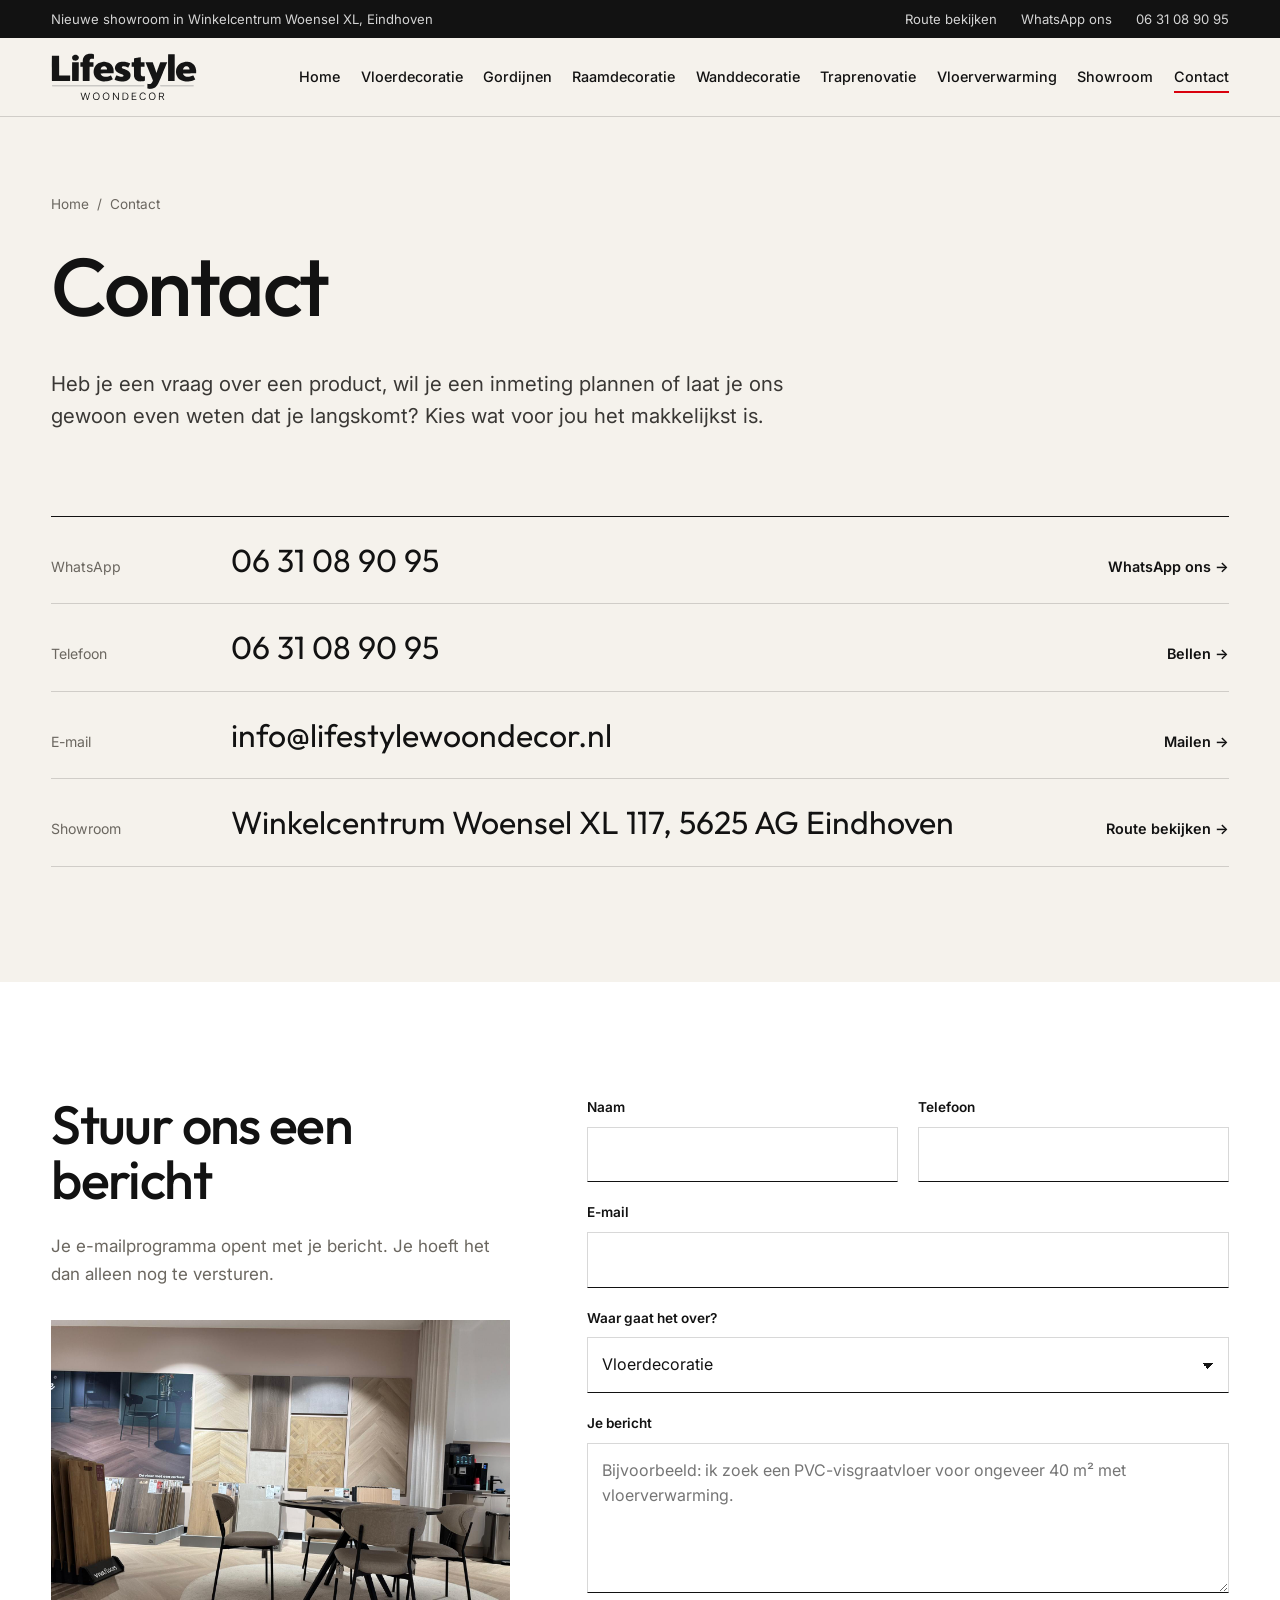
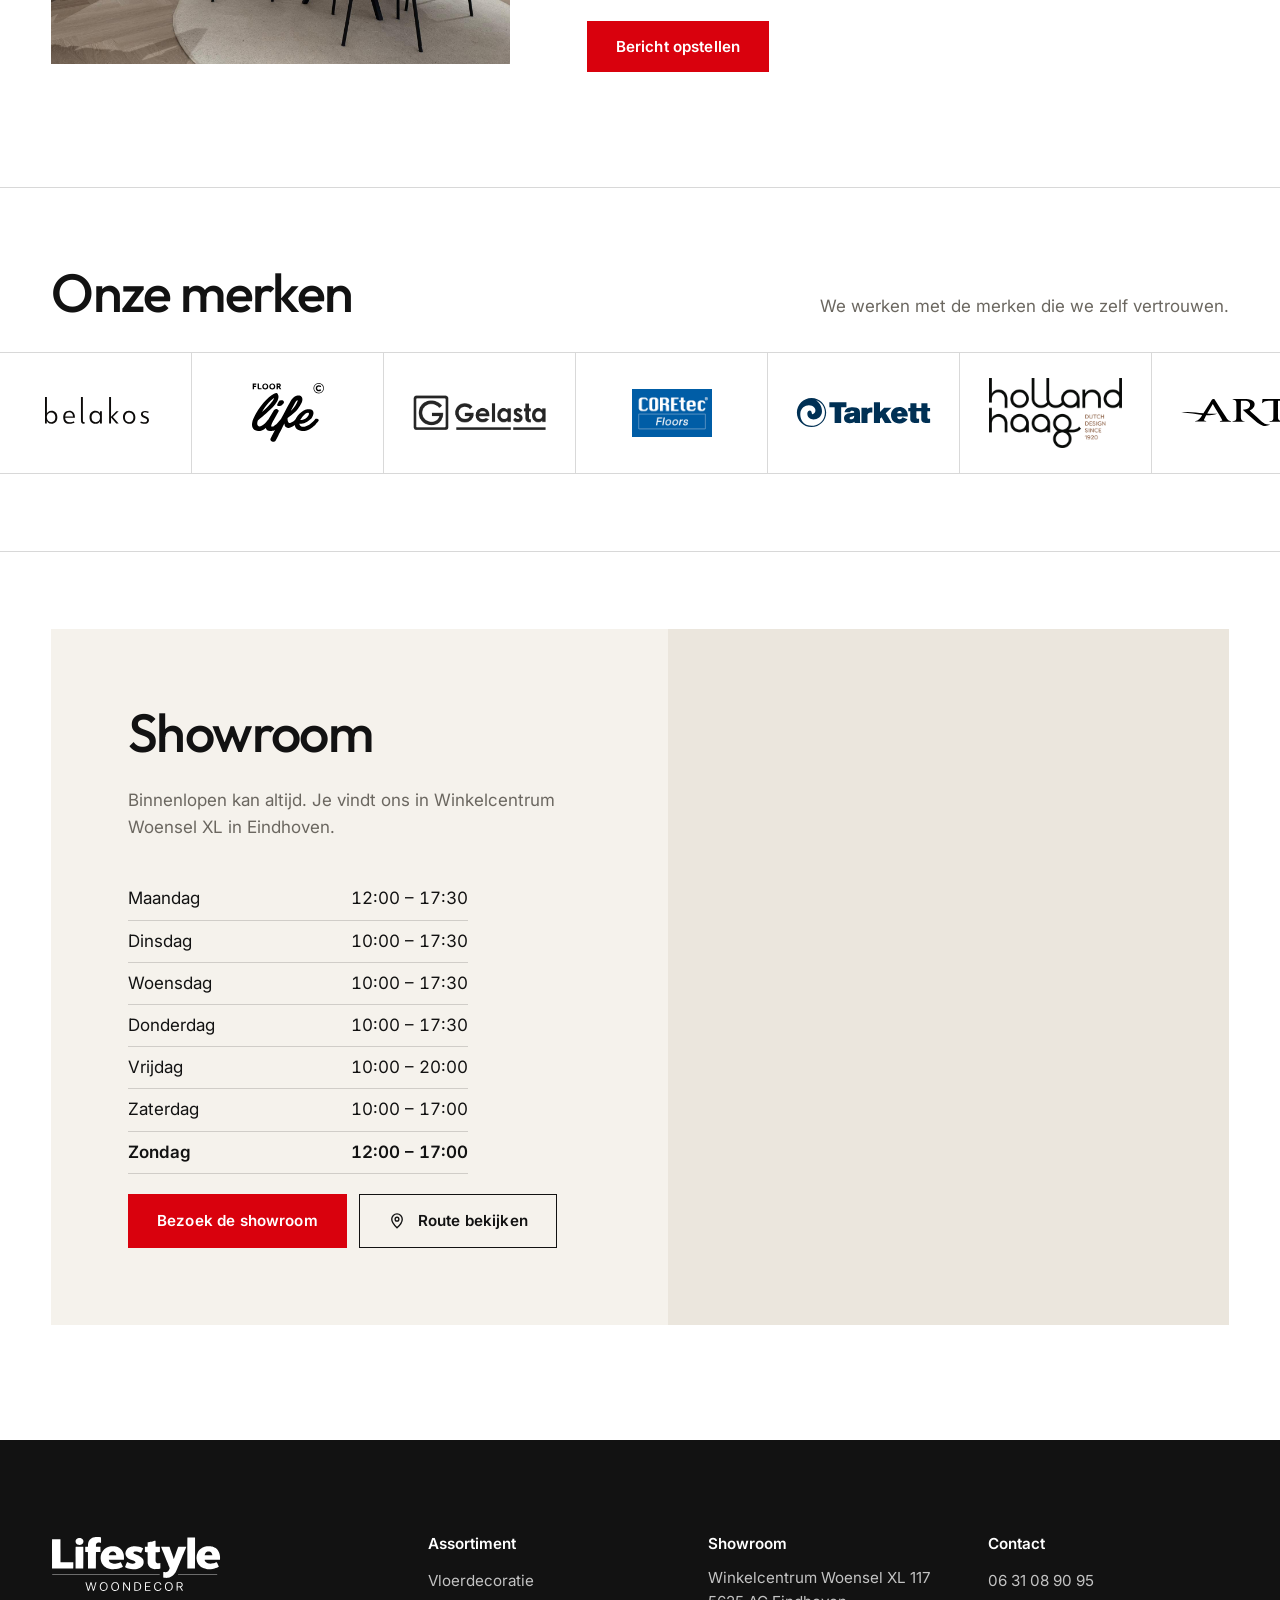
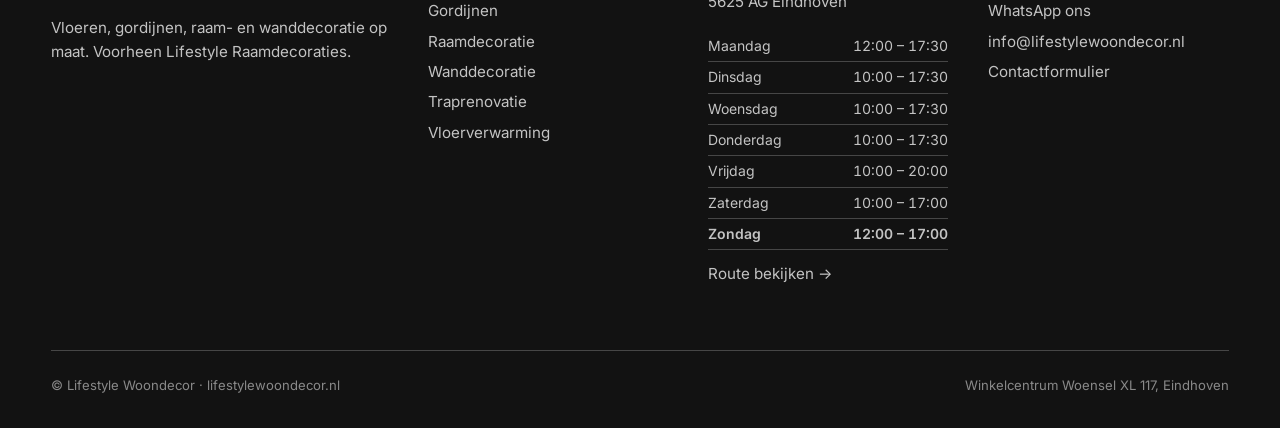
==== commit b06d296f: "Openingstijden op showroom, contact, home en in de footer Co-Authored-By: Claude Opus 5.5 <noreply@a" ====
--- a/contact.html
+++ b/contact.html
@@ -12,7 +12,7 @@
 <link rel="preconnect" href="https://fonts.googleapis.com">
 <link rel="preconnect" href="https://fonts.gstatic.com" crossorigin>
 <link href="https://fonts.googleapis.com/css2?family=Inter:wght@400;500;600;700&amp;family=Outfit:wght@300;400;500;600;700&amp;display=swap" rel="stylesheet">
-<link rel="stylesheet" href="assets/css/style.css?v=0e30cd2e">
+<link rel="stylesheet" href="assets/css/style.css?v=4136f01a">
 </head>
 <body>
 <a class="sr-only" href="#inhoud">Naar de inhoud</a>
@@ -20,7 +20,7 @@
   <div class="wrap">
     <span>Nieuwe showroom in Winkelcentrum Woensel XL, Eindhoven</span>
     <div class="topbar-links">
-      <a href="https://www.google.com/maps/dir/?api=1&amp;destination=Winkelcentrum+Woensel+XL+117%2C+5625+AG+Eindhoven" target="_blank" rel="noopener">Route bekijken</a>
+      <a href="https://www.google.com/maps/dir/?api=1&amp;destination=Lifestyle+Raamdecoraties%2C+Winkelcentrum+Woensel+117%2C+5625+AG+Eindhoven" target="_blank" rel="noopener">Route bekijken</a>
       <a href="https://wa.me/31631089095" target="_blank" rel="noopener">WhatsApp ons</a>
       <a href="tel:+31631089095">06 31 08 90 95</a>
     </div>
@@ -34,14 +34,14 @@
     <nav class="nav" aria-label="Hoofdmenu">
       <ul>
         <li><a href="./">Home</a></li>
-        <li><a href="vloerdecoratie.html">Vloerdecoratie</a></li>
-        <li><a href="gordijnen.html">Gordijnen</a></li>
-        <li><a href="raamdecoratie.html">Raamdecoratie</a></li>
-        <li><a href="wanddecoratie.html">Wanddecoratie</a></li>
-        <li><a href="traprenovatie.html">Traprenovatie</a></li>
-        <li><a href="vloerverwarming.html">Vloerverwarming</a></li>
-        <li><a href="showroom.html">Showroom</a></li>
-        <li><a href="contact.html" aria-current="page">Contact</a></li>
+        <li><a href="vloerdecoratie">Vloerdecoratie</a></li>
+        <li><a href="gordijnen">Gordijnen</a></li>
+        <li><a href="raamdecoratie">Raamdecoratie</a></li>
+        <li><a href="wanddecoratie">Wanddecoratie</a></li>
+        <li><a href="traprenovatie">Traprenovatie</a></li>
+        <li><a href="vloerverwarming">Vloerverwarming</a></li>
+        <li><a href="showroom">Showroom</a></li>
+        <li><a href="contact" aria-current="page">Contact</a></li>
       </ul>
     </nav>
     <button class="menu-toggle" type="button" aria-expanded="false" aria-label="Menu openen"><span class="label">Menu</span><span class="bars"></span></button>
@@ -63,7 +63,7 @@
       <li><a href="https://wa.me/31631089095" target="_blank" rel="noopener"><span class="k">WhatsApp</span><span class="v">06 31 08 90 95</span><span class="a">WhatsApp ons →</span></a></li>
       <li><a href="tel:+31631089095"><span class="k">Telefoon</span><span class="v">06 31 08 90 95</span><span class="a">Bellen →</span></a></li>
       <li><a href="mailto:info@lifestylewoondecor.nl"><span class="k">E-mail</span><span class="v">info@lifestylewoondecor.nl</span><span class="a">Mailen →</span></a></li>
-      <li><a href="https://www.google.com/maps/dir/?api=1&amp;destination=Winkelcentrum+Woensel+XL+117%2C+5625+AG+Eindhoven" target="_blank" rel="noopener"><span class="k">Showroom</span><span class="v">Winkelcentrum Woensel XL 117, 5625 AG Eindhoven</span><span class="a">Route bekijken →</span></a></li>
+      <li><a href="https://www.google.com/maps/dir/?api=1&amp;destination=Lifestyle+Raamdecoraties%2C+Winkelcentrum+Woensel+117%2C+5625+AG+Eindhoven" target="_blank" rel="noopener"><span class="k">Showroom</span><span class="v">Winkelcentrum Woensel XL 117, 5625 AG Eindhoven</span><span class="a">Route bekijken →</span></a></li>
     </ul>
   </div>
 </section>
@@ -98,12 +98,13 @@
       <div class="visit-text">
         <h2>Showroom</h2>
         <p class="muted">Binnenlopen kan altijd. Je vindt ons in Winkelcentrum Woensel XL in Eindhoven.</p>
+        <dl class="hours"><div data-dag="1"><dt>Maandag</dt><dd>12:00 – 17:30</dd></div><div data-dag="2"><dt>Dinsdag</dt><dd>10:00 – 17:30</dd></div><div data-dag="3"><dt>Woensdag</dt><dd>10:00 – 17:30</dd></div><div data-dag="4"><dt>Donderdag</dt><dd>10:00 – 17:30</dd></div><div data-dag="5"><dt>Vrijdag</dt><dd>10:00 – 20:00</dd></div><div data-dag="6"><dt>Zaterdag</dt><dd>10:00 – 17:00</dd></div><div data-dag="0"><dt>Zondag</dt><dd>12:00 – 17:00</dd></div></dl>
         <div class="btn-row" style="margin-top:12px">
-          <a class="btn btn-red" href="showroom.html">Bezoek de showroom</a>
-          <a class="btn btn-ghost" href="https://www.google.com/maps/dir/?api=1&amp;destination=Winkelcentrum+Woensel+XL+117%2C+5625+AG+Eindhoven" target="_blank" rel="noopener"><svg viewBox="0 0 24 24" fill="none" stroke="currentColor" stroke-width="1.8" aria-hidden="true"><path d="M12 21s-7-6.2-7-11.5A7 7 0 0 1 19 9.5C19 14.8 12 21 12 21Z"/><circle cx="12" cy="9.5" r="2.5"/></svg>Route bekijken</a>
+          <a class="btn btn-red" href="showroom">Bezoek de showroom</a>
+          <a class="btn btn-ghost" href="https://www.google.com/maps/dir/?api=1&amp;destination=Lifestyle+Raamdecoraties%2C+Winkelcentrum+Woensel+117%2C+5625+AG+Eindhoven" target="_blank" rel="noopener"><svg viewBox="0 0 24 24" fill="none" stroke="currentColor" stroke-width="1.8" aria-hidden="true"><path d="M12 21s-7-6.2-7-11.5A7 7 0 0 1 19 9.5C19 14.8 12 21 12 21Z"/><circle cx="12" cy="9.5" r="2.5"/></svg>Route bekijken</a>
         </div>
       </div>
-      <div class="visit-map"><iframe title="Kaart: Winkelcentrum Woensel XL 117, Eindhoven" loading="lazy" referrerpolicy="no-referrer-when-downgrade" src="https://maps.google.com/maps?q=Winkelcentrum%20Woensel%20XL%20117%2C%205625%20AG%20Eindhoven&amp;z=16&amp;output=embed"></iframe></div>
+      <div class="visit-map"><iframe title="Kaart: Winkelcentrum Woensel XL 117, Eindhoven" loading="lazy" referrerpolicy="no-referrer-when-downgrade" src="https://maps.google.com/maps?q=Lifestyle+Raamdecoraties%2C+Winkelcentrum+Woensel+117%2C+5625+AG+Eindhoven&amp;z=16&amp;output=embed"></iframe></div>
     </div>
   </div>
 </section>
@@ -118,18 +119,19 @@
       <div>
         <h4>Assortiment</h4>
         <ul>
-          <li><a href="vloerdecoratie.html">Vloerdecoratie</a></li>
-          <li><a href="gordijnen.html">Gordijnen</a></li>
-          <li><a href="raamdecoratie.html">Raamdecoratie</a></li>
-          <li><a href="wanddecoratie.html">Wanddecoratie</a></li>
-          <li><a href="traprenovatie.html">Traprenovatie</a></li>
-          <li><a href="vloerverwarming.html">Vloerverwarming</a></li>
+          <li><a href="vloerdecoratie">Vloerdecoratie</a></li>
+          <li><a href="gordijnen">Gordijnen</a></li>
+          <li><a href="raamdecoratie">Raamdecoratie</a></li>
+          <li><a href="wanddecoratie">Wanddecoratie</a></li>
+          <li><a href="traprenovatie">Traprenovatie</a></li>
+          <li><a href="vloerverwarming">Vloerverwarming</a></li>
         </ul>
       </div>
       <div>
         <h4>Showroom</h4>
         <address>Winkelcentrum Woensel XL 117<br>5625 AG Eindhoven</address>
-        <p style="margin-top:12px"><a href="https://www.google.com/maps/dir/?api=1&amp;destination=Winkelcentrum+Woensel+XL+117%2C+5625+AG+Eindhoven" target="_blank" rel="noopener">Route bekijken →</a></p>
+        <dl class="hours hours-foot"><div data-dag="1"><dt>Maandag</dt><dd>12:00 – 17:30</dd></div><div data-dag="2"><dt>Dinsdag</dt><dd>10:00 – 17:30</dd></div><div data-dag="3"><dt>Woensdag</dt><dd>10:00 – 17:30</dd></div><div data-dag="4"><dt>Donderdag</dt><dd>10:00 – 17:30</dd></div><div data-dag="5"><dt>Vrijdag</dt><dd>10:00 – 20:00</dd></div><div data-dag="6"><dt>Zaterdag</dt><dd>10:00 – 17:00</dd></div><div data-dag="0"><dt>Zondag</dt><dd>12:00 – 17:00</dd></div></dl>
+        <p style="margin-top:12px"><a href="https://www.google.com/maps/dir/?api=1&amp;destination=Lifestyle+Raamdecoraties%2C+Winkelcentrum+Woensel+117%2C+5625+AG+Eindhoven" target="_blank" rel="noopener">Route bekijken →</a></p>
       </div>
       <div>
         <h4>Contact</h4>
@@ -137,7 +139,7 @@
           <li><a href="tel:+31631089095">06 31 08 90 95</a></li>
           <li><a href="https://wa.me/31631089095" target="_blank" rel="noopener">WhatsApp ons</a></li>
           <li><a href="mailto:info@lifestylewoondecor.nl">info@lifestylewoondecor.nl</a></li>
-          <li><a href="contact.html">Contactformulier</a></li>
+          <li><a href="contact">Contactformulier</a></li>
         </ul>
       </div>
     </div>
@@ -148,10 +150,10 @@
   </div>
 </footer>
 <nav class="action-bar" aria-label="Snel contact">
-  <a href="https://www.google.com/maps/dir/?api=1&amp;destination=Winkelcentrum+Woensel+XL+117%2C+5625+AG+Eindhoven" target="_blank" rel="noopener"><svg viewBox="0 0 24 24" fill="none" stroke="currentColor" stroke-width="1.8" aria-hidden="true"><path d="M12 21s-7-6.2-7-11.5A7 7 0 0 1 19 9.5C19 14.8 12 21 12 21Z"/><circle cx="12" cy="9.5" r="2.5"/></svg>Route bekijken</a>
+  <a href="https://www.google.com/maps/dir/?api=1&amp;destination=Lifestyle+Raamdecoraties%2C+Winkelcentrum+Woensel+117%2C+5625+AG+Eindhoven" target="_blank" rel="noopener"><svg viewBox="0 0 24 24" fill="none" stroke="currentColor" stroke-width="1.8" aria-hidden="true"><path d="M12 21s-7-6.2-7-11.5A7 7 0 0 1 19 9.5C19 14.8 12 21 12 21Z"/><circle cx="12" cy="9.5" r="2.5"/></svg>Route bekijken</a>
   <a href="https://wa.me/31631089095" target="_blank" rel="noopener"><svg viewBox="0 0 24 24" fill="currentColor" aria-hidden="true"><path d="M12 2.2a9.7 9.7 0 0 0-8.3 14.8L2.4 21.6l4.7-1.2A9.7 9.7 0 1 0 12 2.2Zm0 17.6c-1.5 0-2.9-.4-4.2-1.1l-.3-.2-2.8.7.8-2.7-.2-.3a8 8 0 1 1 6.7 3.6Zm4.4-6c-.2-.1-1.4-.7-1.7-.8-.2-.1-.4-.1-.5.1l-.8 1c-.1.2-.3.2-.5.1-1.4-.7-2.3-1.2-3.2-2.8-.2-.4.2-.4.7-1.3.1-.2 0-.3 0-.4l-.8-1.8c-.2-.5-.4-.4-.5-.4h-.5c-.2 0-.4.1-.6.3-.2.2-.8.8-.8 2s.8 2.3 1 2.5c.1.2 1.6 2.5 4 3.5 1.5.6 2 .7 2.8.6.5-.1 1.4-.6 1.6-1.1.2-.6.2-1 .1-1.1l-.3-.4Z"/></svg>WhatsApp ons</a>
 </nav>
 
-<script src="assets/js/main.js?v=0e30cd2e"></script>
+<script src="assets/js/main.js?v=4136f01a"></script>
 </body>
 </html>
--- a/assets/css/style.css
+++ b/assets/css/style.css
@@ -874,3 +874,31 @@
 h1, h2, .home-frame h1, .cat-frame h1, .rating .score { font-weight: 500; }
 h3, .tile h3, .points h3, .spec-row h3 { font-weight: 400; }
 .logo-text { font-weight: 500; }
+
+/* Hero-zoom ook in Firefox vloeiend: geen draaitruc, eigen GPU-laag, genoeg beweging per frame */
+.home-frame .frame, .cat-frame .frame { contain: none; isolation: auto; }
+.home-frame .frame > img, .cat-frame .frame > img {
+  transform: translate3d(0, 0, 0) scale(1);
+  will-change: transform;
+  backface-visibility: hidden;
+  transform-origin: 50% 50%;
+  animation: heroKenBurns 14s cubic-bezier(.37, 0, .63, 1) infinite alternate both;
+}
+@keyframes heroKenBurns {
+  from { transform: translate3d(0, 0, 0) scale(1); }
+  to   { transform: translate3d(0, -1.5%, 0) scale(1.15); }
+}
+@media (prefers-reduced-motion: reduce) { .home-frame .frame > img, .cat-frame .frame > img { animation: none; transform: none; } }
+
+/* Collectietegels zonder link */
+.tile-static { cursor: default; }
+.tile-static:hover .ratio img { transform: none; }
+
+/* Openingstijden */
+.hours { margin: 20px 0 8px; max-width: 340px; }
+.hours div { display: flex; justify-content: space-between; gap: 16px; padding: 7px 0; border-bottom: 1px solid var(--line); }
+.hours dt, .hours dd { margin: 0; }
+.hours dd { font-variant-numeric: tabular-nums; }
+.hours .vandaag { font-weight: 600; }
+.hours-foot { margin: 16px 0 0; font-size: 14px; }
+.hours-foot div { padding: 4px 0; border-bottom-color: var(--line-light); }
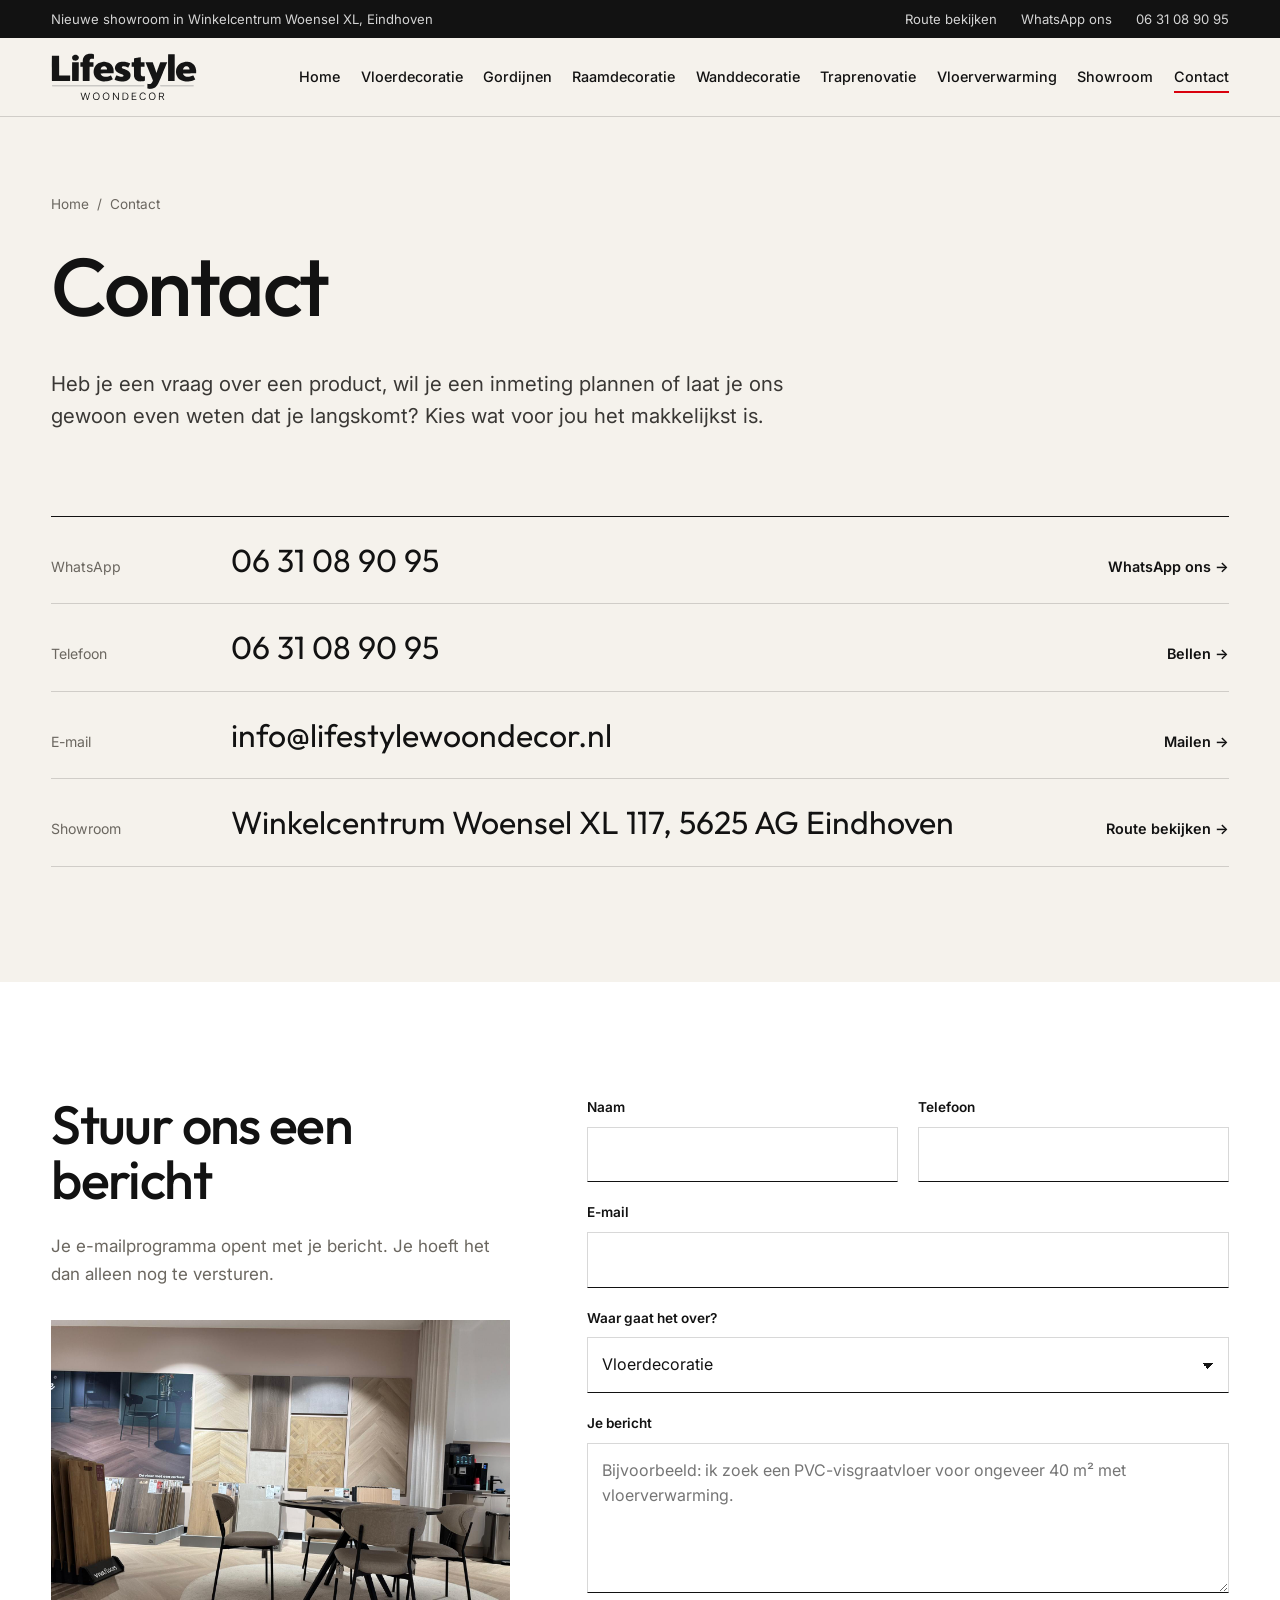
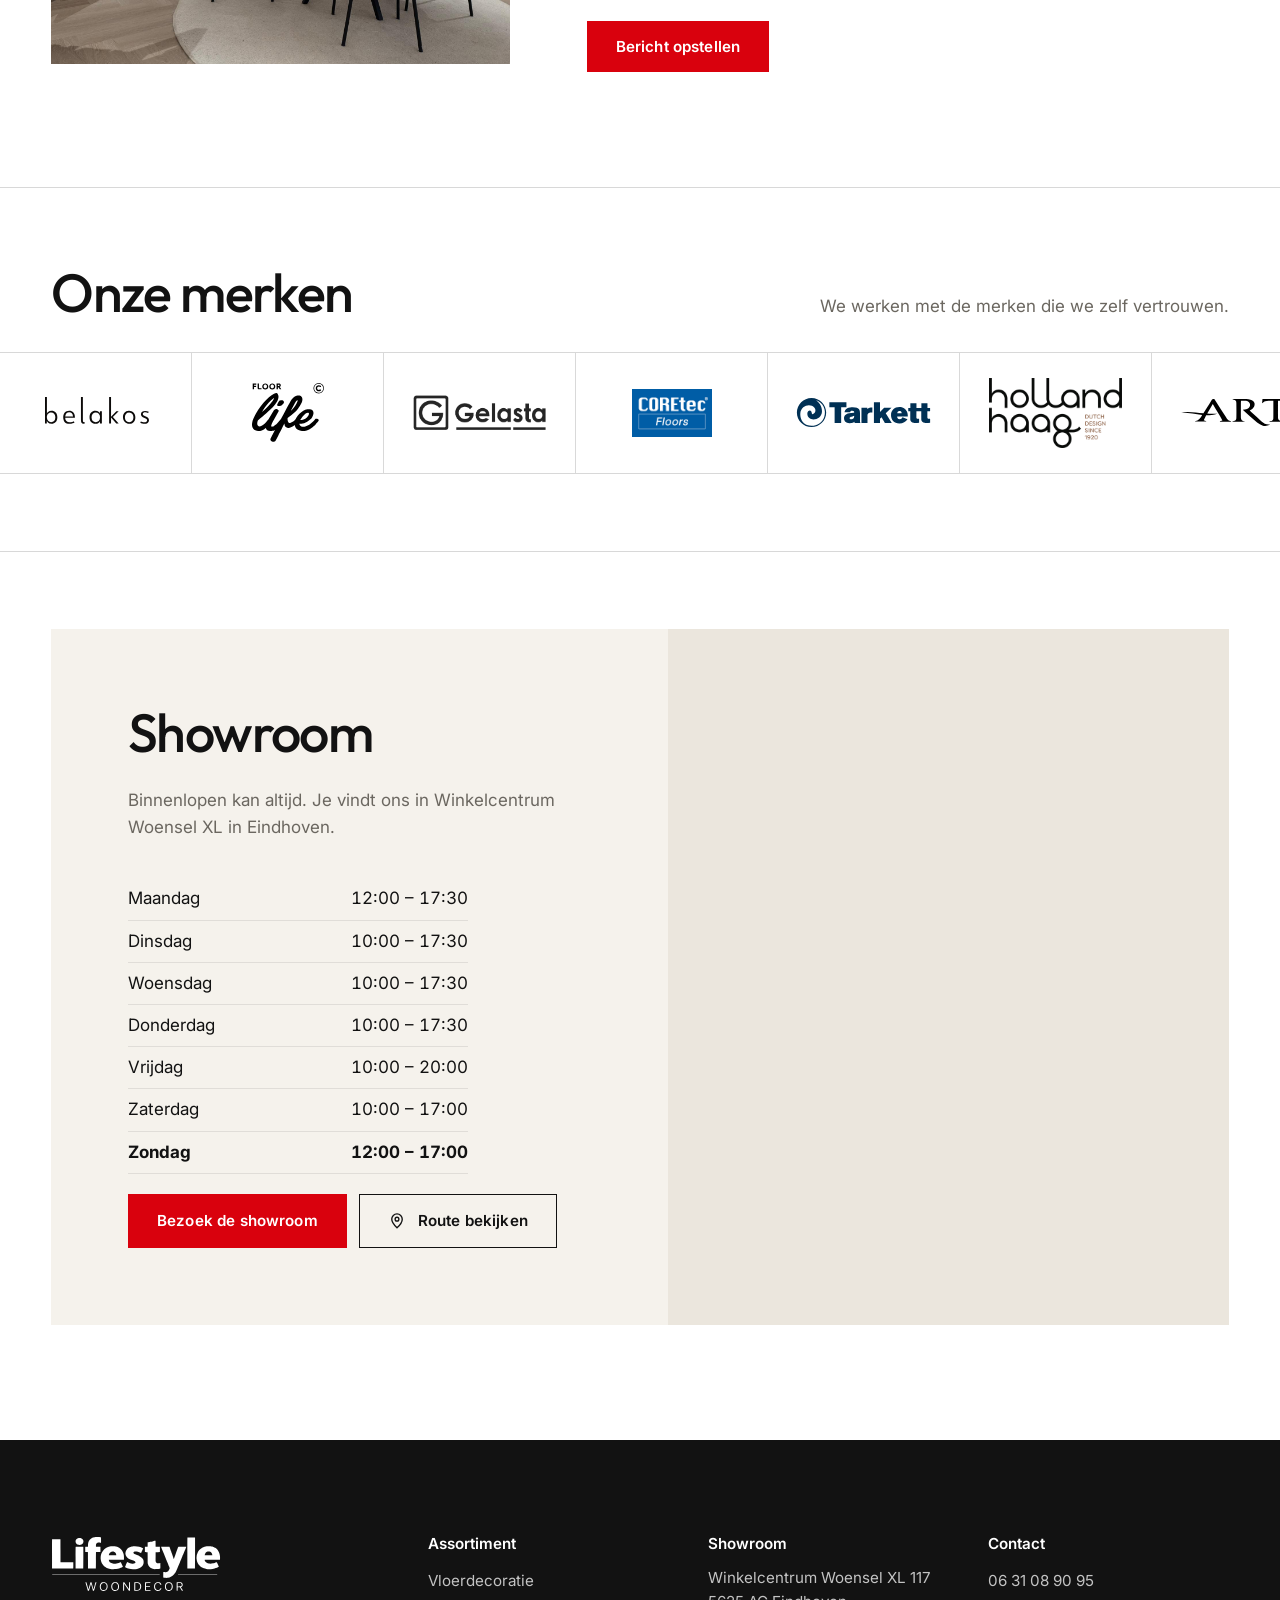
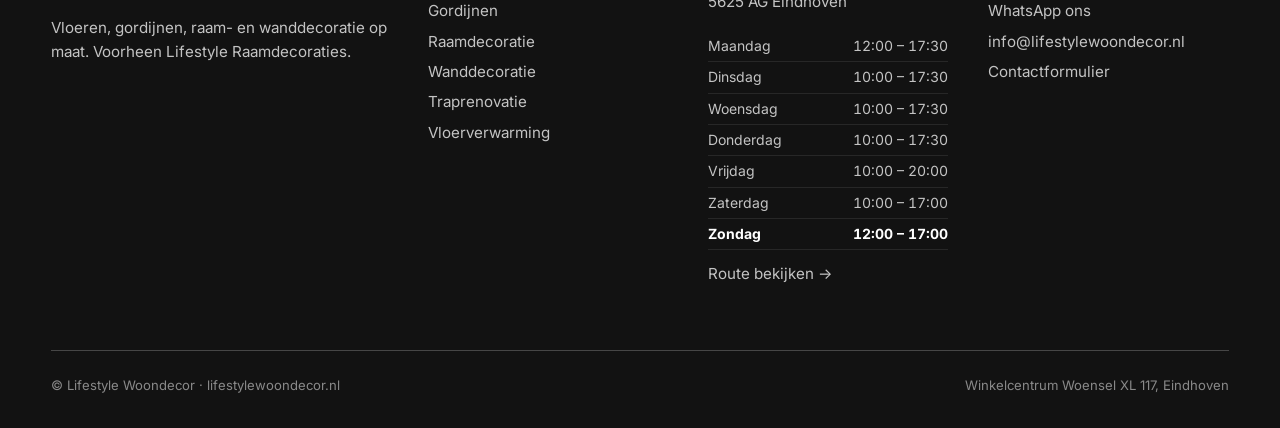
==== commit 1090949c: "Openingstijden: zachtere lijnen, dag van vandaag dikker Co-Authored-By: Claude Opus 5.5 <noreply@ant" ====
--- a/contact.html
+++ b/contact.html
@@ -12,7 +12,7 @@
 <link rel="preconnect" href="https://fonts.googleapis.com">
 <link rel="preconnect" href="https://fonts.gstatic.com" crossorigin>
 <link href="https://fonts.googleapis.com/css2?family=Inter:wght@400;500;600;700&amp;family=Outfit:wght@300;400;500;600;700&amp;display=swap" rel="stylesheet">
-<link rel="stylesheet" href="assets/css/style.css?v=4136f01a">
+<link rel="stylesheet" href="assets/css/style.css?v=cb60c430">
 </head>
 <body>
 <a class="sr-only" href="#inhoud">Naar de inhoud</a>
@@ -154,6 +154,6 @@
   <a href="https://wa.me/31631089095" target="_blank" rel="noopener"><svg viewBox="0 0 24 24" fill="currentColor" aria-hidden="true"><path d="M12 2.2a9.7 9.7 0 0 0-8.3 14.8L2.4 21.6l4.7-1.2A9.7 9.7 0 1 0 12 2.2Zm0 17.6c-1.5 0-2.9-.4-4.2-1.1l-.3-.2-2.8.7.8-2.7-.2-.3a8 8 0 1 1 6.7 3.6Zm4.4-6c-.2-.1-1.4-.7-1.7-.8-.2-.1-.4-.1-.5.1l-.8 1c-.1.2-.3.2-.5.1-1.4-.7-2.3-1.2-3.2-2.8-.2-.4.2-.4.7-1.3.1-.2 0-.3 0-.4l-.8-1.8c-.2-.5-.4-.4-.5-.4h-.5c-.2 0-.4.1-.6.3-.2.2-.8.8-.8 2s.8 2.3 1 2.5c.1.2 1.6 2.5 4 3.5 1.5.6 2 .7 2.8.6.5-.1 1.4-.6 1.6-1.1.2-.6.2-1 .1-1.1l-.3-.4Z"/></svg>WhatsApp ons</a>
 </nav>
 
-<script src="assets/js/main.js?v=4136f01a"></script>
+<script src="assets/js/main.js?v=cb60c430"></script>
 </body>
 </html>
--- a/assets/css/style.css
+++ b/assets/css/style.css
@@ -902,3 +902,7 @@
 .hours .vandaag { font-weight: 600; }
 .hours-foot { margin: 16px 0 0; font-size: 14px; }
 .hours-foot div { padding: 4px 0; border-bottom-color: var(--line-light); }
+.hours div { border-bottom-color: rgba(18, 18, 18, .09); }
+.hours-foot div { border-bottom-color: rgba(255, 255, 255, .09); }
+.hours .vandaag { font-weight: 700; color: var(--ink); }
+.hours-foot .vandaag { color: #fff; }
